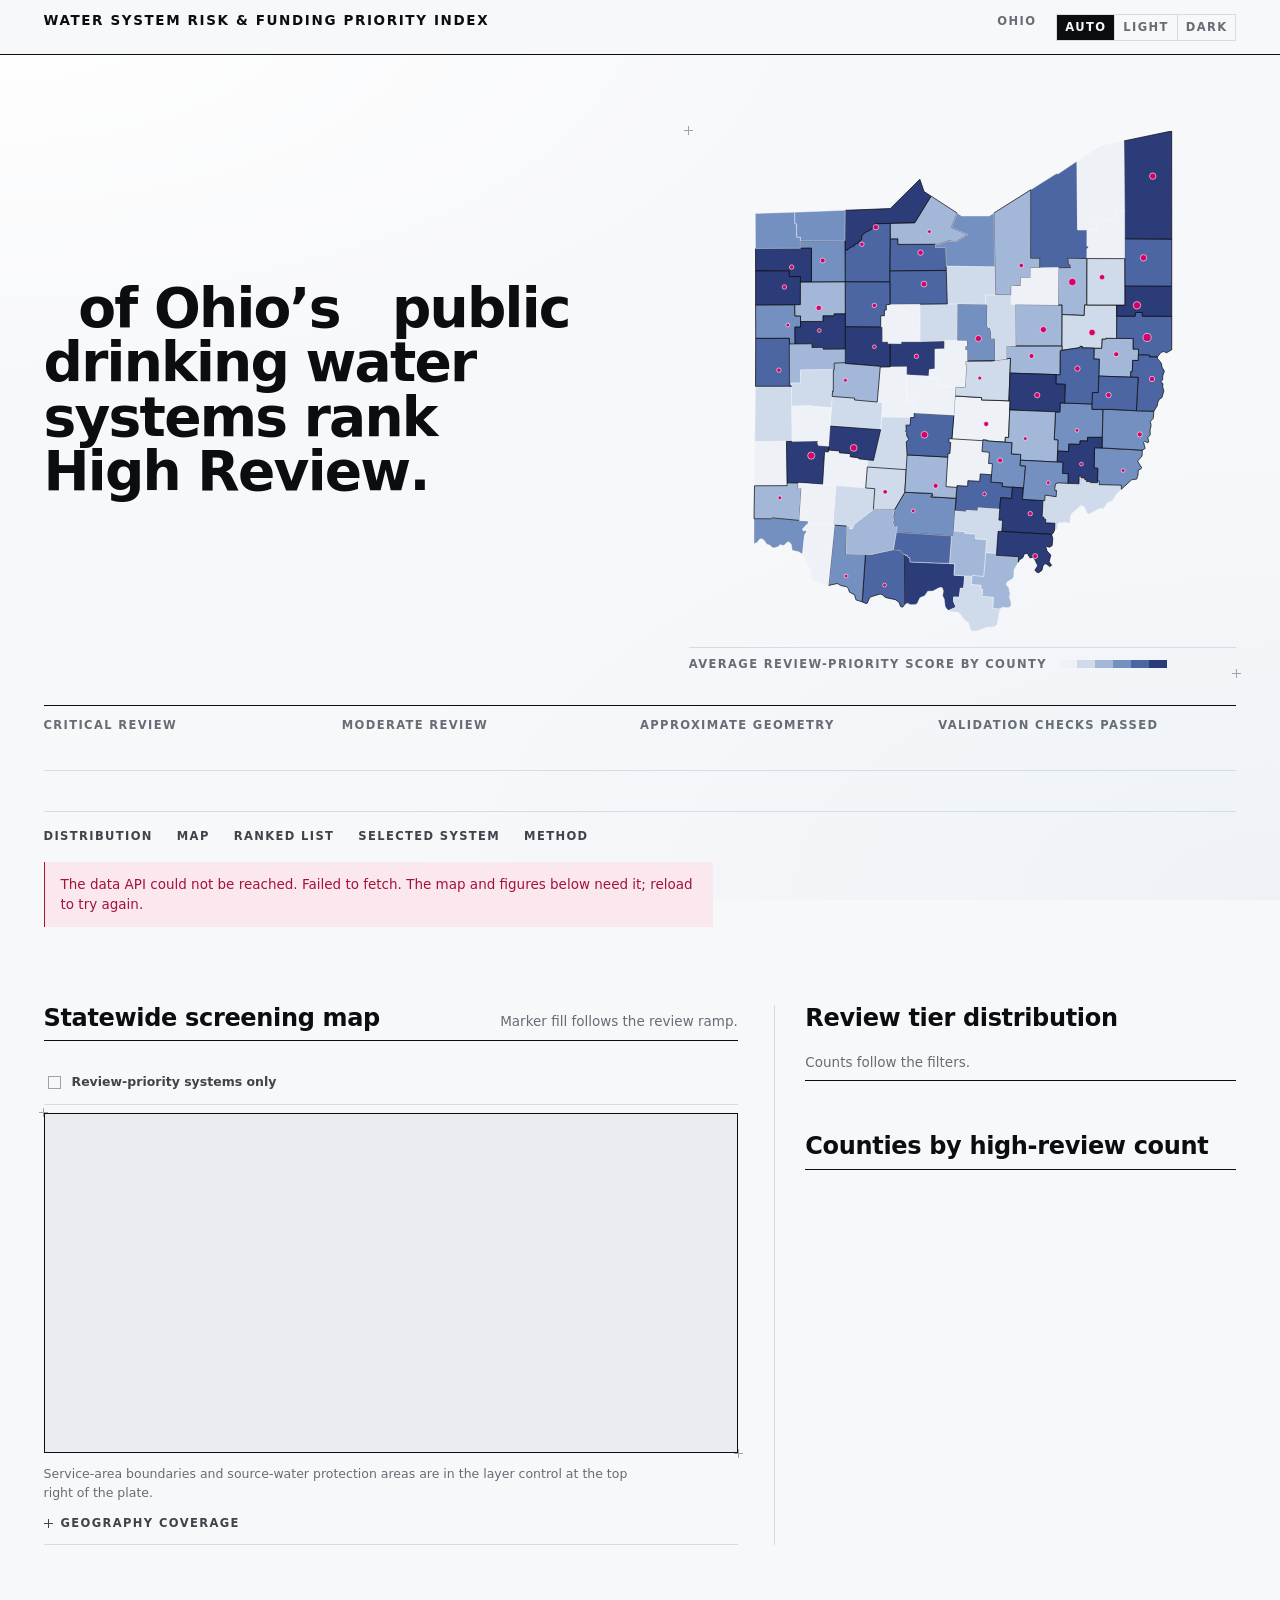
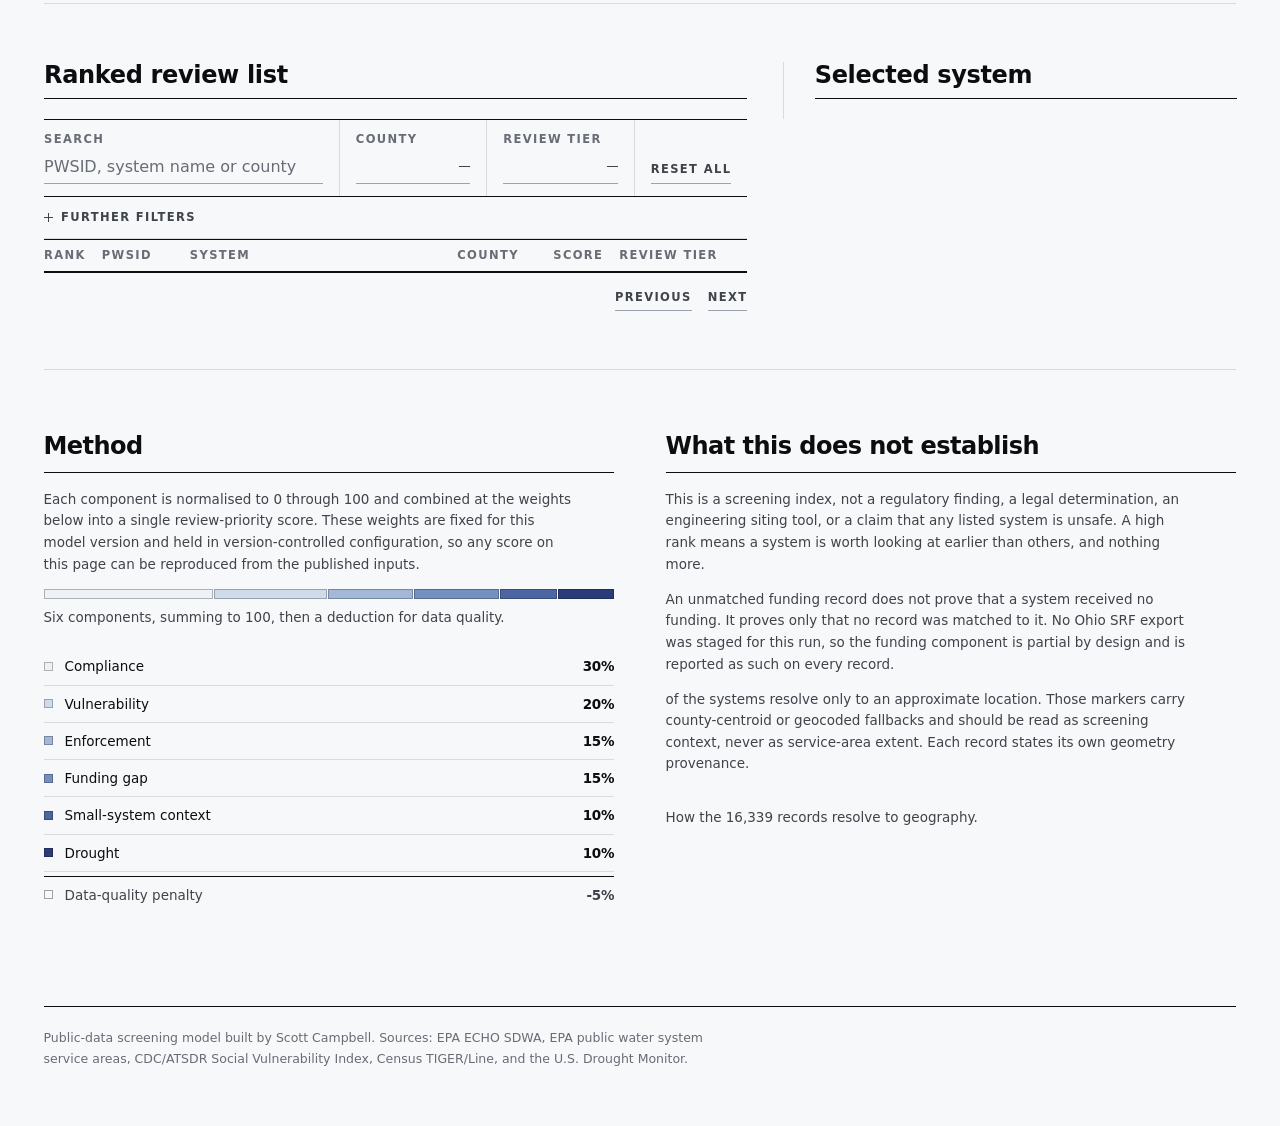
==== web/index.html @ 7a9bc8ec "style(design): rework the method and limitations notes The two headings rendered at 16.8px while eve" ====
<!doctype html>
<html lang="en">
  <head>
    <meta charset="utf-8">
    <meta name="viewport" content="width=device-width, initial-scale=1">
    <meta name="theme-color" content="#fbfbf9" media="(prefers-color-scheme: light)">
    <meta name="theme-color" content="#0e1113" media="(prefers-color-scheme: dark)">
    <meta name="description" content="An explainable public-data screening index that ranks Ohio public drinking water systems for review priority. Every score decomposes into seven weighted components.">
    <title>Water System Risk &amp; Funding Priority Index</title>
    <link rel="preconnect" href="https://water-api.scottcampbell.io" crossorigin>
    <link rel="preconnect" href="https://a.tile.openstreetmap.org">
    <link rel="icon" href="favicon.svg" type="image/svg+xml">
    <link rel="preload" href="fonts/archivo-latin-var.woff2" as="font" type="font/woff2" crossorigin>
    <link rel="stylesheet" href="vendor/leaflet/leaflet.css">
    <link rel="stylesheet" href="styles.css?v=abstract-6">
    <script src="theme.js?v=ui-1"></script>
  </head>
  <body>
    <a class="skip-link" href="#ranked-systems">Skip to the ranked list</a>

    <header class="masthead">
      <div class="masthead-inner">
        <h1 class="volume-title" translate="no">Water System Risk &amp; Funding Priority Index</h1>
        <div class="masthead-meta">
          <p class="edition" id="editionLine">Ohio</p>
          <div class="switch" id="themeControl" role="group" aria-label="Colour theme">
            <button type="button" data-theme-choice="system" aria-pressed="true">Auto</button>
            <button type="button" data-theme-choice="light" aria-pressed="false">Light</button>
            <button type="button" data-theme-choice="dark" aria-pressed="false">Dark</button>
          </div>
        </div>
      </div>
    </header>

    <main class="app app-shell" id="app">
      <div class="sheet">

        <!-- The finding, carried by the state map it describes. -->
        <section class="finding" aria-labelledby="finding-heading">
          <h2 class="sr-only" id="finding-heading">Principal finding</h2>

          <div class="hero">
            <div class="hero-text">
              <p class="finding-statement">
                <b id="metricHigh">&nbsp;</b> of Ohio&rsquo;s <b id="metricTotal">&nbsp;</b>
                public drinking water systems rank <b>High Review</b>.
              </p>
              <p class="finding-note" id="findingCluster"></p>
              <p class="finding-source" id="sourceNote"></p>
            </div>

            <figure class="hero-plate plate">
              <div id="heroMap" role="img"
                   aria-label="Map of Ohio's 88 counties shaded by average review-priority score, with counties holding high-review systems marked. Exact county figures are in the ranked county list below."></div>
              <figcaption class="hero-caption">
                <span class="hero-caption-label">Average review-priority score by county</span>
                <span class="hero-scale" id="heroScale" aria-hidden="true"></span>
                <span class="hero-readout" id="heroReadout"></span>
              </figcaption>
            </figure>
          </div>

          <dl class="ledger settles">
            <div>
              <dt>Critical review</dt>
              <dd id="metricCritical">&nbsp;</dd>
            </div>
            <div>
              <dt>Moderate review</dt>
              <dd id="ledgerModerate">&nbsp;</dd>
            </div>
            <div>
              <dt>Approximate geometry</dt>
              <dd id="ledgerApprox">&nbsp;</dd>
            </div>
            <div>
              <dt>Validation checks passed</dt>
              <dd id="metricValidation">&nbsp;</dd>
            </div>
          </dl>
        </section>

        <nav class="jump" aria-label="Sections of this volume">
          <a href="#distribution">Distribution</a>
          <a href="#screening-map">Map</a>
          <a href="#ranked-systems">Ranked list</a>
          <a href="#system-detail">Selected system</a>
          <a href="#methodology">Method</a>
        </nav>

        <section class="notice notice-error" id="errorBanner" role="alert" hidden></section>

        <!-- Survey band. Map and indexes read together instead of in sequence. -->
        <section class="section survey" id="screening-map" aria-labelledby="map-heading">
          <div class="survey-grid">

            <div class="panel">
              <div class="section-head">
                <h2 id="map-heading">Statewide screening map</h2>
                <p class="head-note">Marker fill follows the review ramp.</p>
              </div>
              <div class="map-tools">
                <label class="toggle-label">
                  <input id="showAllMarkers" type="checkbox">
                  Review-priority systems only
                </label>
                <div class="legend" id="tierLegend"></div>
              </div>
              <div id="overlayLegend" class="overlay-legend" aria-label="Map overlay legend" hidden></div>
              <div class="map-plate plate settles">
                <div id="streetMap" aria-label="Ohio public water systems, street map"></div>
              </div>
              <p class="plate-caption" id="mapSubtitle">
                Service-area boundaries and source-water protection areas are in the layer control at
                the top right of the plate.
              </p>
              <details class="disclosure">
                <summary>Geography coverage</summary>
                <div class="disclosure-body">
                  <div class="coverage settles" aria-label="Geography coverage">
                    <div><span>System-sourced service areas</span><strong id="geoVerified">&nbsp;</strong></div>
                    <div><span>Modelled service areas</span><strong id="geoModeled">&nbsp;</strong></div>
                    <div><span>Approximate locations</span><strong id="geoApproximate">&nbsp;</strong></div>
                    <div><span>Unmatched geography</span><strong id="geoUnmatched">&nbsp;</strong></div>
                    <div><span>Source-protection coverage</span><strong id="geoSourceProtection">&nbsp;</strong></div>
                  </div>
                  <p class="notice" id="useNotice" hidden></p>
                </div>
              </details>
            </div>

            <div class="panel panel-rule" id="distribution" aria-labelledby="distribution-heading">
              <div class="section-head">
                <h2 id="distribution-heading">Review tier distribution</h2>
                <p class="head-note">Counts follow the filters.</p>
              </div>
              <div class="index-chart settles" id="tierChart"></div>

              <div class="section-head section-head-stacked">
                <h2>Counties by high-review count</h2>
              </div>
              <div class="index-chart settles" id="countyChart"></div>
            </div>

          </div>
        </section>

        <!-- Instrument band. The record sits beside the list, not below it. -->
        <section class="section instrument">
          <div class="instrument-grid">

            <div class="panel panel-table" id="ranked-systems" tabindex="-1" aria-labelledby="ranked-heading">
              <div class="section-head">
                <h2 id="ranked-heading">Ranked review list</h2>
                <p class="head-note" id="tableCount" role="status"></p>
              </div>

              <div class="filters">
                <label>
                  <span>Search</span>
                  <input id="searchInput" type="search" name="q" autocomplete="off"
                     spellcheck="false" enterkeyhint="search"
                     placeholder="PWSID, system name or county">
                </label>
                <label>
                  <span>County</span>
                  <select id="countyFilter"></select>
                </label>
                <label>
                  <span>Review tier</span>
                  <select id="tierFilter"></select>
                </label>
                <div class="filters-more">
                  <button class="text-button" id="resetFilters" type="button">Reset all</button>
                </div>
              </div>

              <details class="disclosure">
                <summary>Further filters</summary>
                <div class="disclosure-body">
                  <div class="filters" style="border-bottom:0">
                    <label>
                      <span>System size</span>
                      <select id="sizeFilter"></select>
                    </label>
                    <label>
                      <span>Geometry confidence</span>
                      <select id="geographyFilter"></select>
                    </label>
                  </div>
                </div>
              </details>

              <div class="table-wrap settles">
                <table>
                  <caption class="sr-only">
                    Ohio public water systems matching the current filters, ranked by review priority.
                    Choose a system name to open its record.
                  </caption>
                  <thead>
                    <tr>
                      <th scope="col">Rank</th>
                      <th scope="col">PWSID</th>
                      <th scope="col">System</th>
                      <th scope="col">County</th>
                      <th scope="col">Score</th>
                      <th scope="col">Review tier</th>
                      <th scope="col">Leading driver</th>
                      <th scope="col">Geometry</th>
                    </tr>
                  </thead>
                  <tbody id="systemsTable"></tbody>
                </table>
              </div>

              <div class="table-foot">
                <p class="page-info" id="pageInfo"></p>
                <div class="pager">
                  <button class="text-button" id="prevPage" type="button">Previous</button>
                  <button class="text-button" id="nextPage" type="button">Next</button>
                </div>
              </div>
            </div>

            <aside class="panel panel-rule panel-record" id="system-detail" tabindex="-1"
                   aria-labelledby="detail-heading">
              <div class="section-head">
                <h2 id="detail-heading">Selected system</h2>
                <p class="head-note" id="detailSubtitle"></p>
              </div>
              <div id="systemDetail" class="record settles"></div>
            </aside>

          </div>
        </section>

        <section class="notes" id="methodology" aria-labelledby="method-heading">
          <div>
            <h2 id="method-heading">Method</h2>
            <p>
              Each component is normalised to 0 through 100 and combined at the weights below into a
              single review-priority score. These weights are fixed for this model version and held
              in version-controlled configuration, so any score on this page can be reproduced from
              the published inputs.
            </p>
            <div class="weight-bar" aria-hidden="true">
              <i style="flex:30" data-step="1"></i>
              <i style="flex:20" data-step="2"></i>
              <i style="flex:15" data-step="3"></i>
              <i style="flex:15" data-step="4"></i>
              <i style="flex:10" data-step="5"></i>
              <i style="flex:10" data-step="6"></i>
            </div>
            <p class="weight-note">Six components, summing to 100, then a deduction for data quality.</p>

            <ul class="weights">
              <li><i class="weight-key" data-step="1" aria-hidden="true"></i><span>Compliance</span> <b>30%</b></li>
              <li><i class="weight-key" data-step="2" aria-hidden="true"></i><span>Vulnerability</span> <b>20%</b></li>
              <li><i class="weight-key" data-step="3" aria-hidden="true"></i><span>Enforcement</span> <b>15%</b></li>
              <li><i class="weight-key" data-step="4" aria-hidden="true"></i><span>Funding gap</span> <b>15%</b></li>
              <li><i class="weight-key" data-step="5" aria-hidden="true"></i><span>Small-system context</span> <b>10%</b></li>
              <li><i class="weight-key" data-step="6" aria-hidden="true"></i><span>Drought</span> <b>10%</b></li>
              <li class="weight-deduction"><i class="weight-key" data-step="0" aria-hidden="true"></i><span>Data-quality penalty</span> <b>-5%</b></li>
            </ul>
          </div>
          <div>
            <h2>What this does not establish</h2>
            <p>
              This is a screening index, not a regulatory finding, a legal determination, an
              engineering siting tool, or a claim that any listed system is unsafe. A high rank means
              a system is worth looking at earlier than others, and nothing more.
            </p>
            <p>
              An unmatched funding record does not prove that a system received no funding. It proves
              only that no record was matched to it. No Ohio SRF export was staged for this run, so
              the funding component is partial by design and is reported as such on every record.
            </p>
            <p>
              <b id="noteApprox"></b> of the <b id="noteTotal"></b> systems resolve only to an
              approximate location. Those markers carry county-centroid or geocoded fallbacks and
              should be read as screening context, never as service-area extent. Each record states
              its own geometry provenance.
            </p>

            <div class="weight-bar" id="geoBar" aria-hidden="true"></div>
            <p class="weight-note">How the 16,339 records resolve to geography.</p>
            <ul class="weights" id="geoKey"></ul>
          </div>
        </section>

        <p class="colophon">
          <span>Public-data screening model built by Scott Campbell. Sources: EPA ECHO SDWA, EPA
          public water system service areas, CDC/ATSDR Social Vulnerability Index, Census
          TIGER/Line, and the U.S. Drought Monitor.</span>
        </p>
      </div>
    </main>

    <script src="vendor/leaflet/leaflet.js"></script>
    <script src="config.js"></script>
    <script src="app.js?v=abstract-6"></script>
  </body>
</html>
---- web/vendor/leaflet/leaflet.css ----
/* required styles */

.leaflet-pane,
.leaflet-tile,
.leaflet-marker-icon,
.leaflet-marker-shadow,
.leaflet-tile-container,
.leaflet-pane > svg,
.leaflet-pane > canvas,
.leaflet-zoom-box,
.leaflet-image-layer,
.leaflet-layer {
	position: absolute;
	left: 0;
	top: 0;
	}
.leaflet-container {
	overflow: hidden;
	}
.leaflet-tile,
.leaflet-marker-icon,
.leaflet-marker-shadow {
	-webkit-user-select: none;
	   -moz-user-select: none;
	        user-select: none;
	  -webkit-user-drag: none;
	}
/* Prevents IE11 from highlighting tiles in blue */
.leaflet-tile::selection {
	background: transparent;
}
/* Safari renders non-retina tile on retina better with this, but Chrome is worse */
.leaflet-safari .leaflet-tile {
	image-rendering: -webkit-optimize-contrast;
	}
/* hack that prevents hw layers "stretching" when loading new tiles */
.leaflet-safari .leaflet-tile-container {
	width: 1600px;
	height: 1600px;
	-webkit-transform-origin: 0 0;
	}
.leaflet-marker-icon,
.leaflet-marker-shadow {
	display: block;
	}
/* .leaflet-container svg: reset svg max-width decleration shipped in Joomla! (joomla.org) 3.x */
/* .leaflet-container img: map is broken in FF if you have max-width: 100% on tiles */
.leaflet-container .leaflet-overlay-pane svg {
	max-width: none !important;
	max-height: none !important;
	}
.leaflet-container .leaflet-marker-pane img,
.leaflet-container .leaflet-shadow-pane img,
.leaflet-container .leaflet-tile-pane img,
.leaflet-container img.leaflet-image-layer,
.leaflet-container .leaflet-tile {
	max-width: none !important;
	max-height: none !important;
	width: auto;
	padding: 0;
	}

.leaflet-container img.leaflet-tile {
	/* See: https://bugs.chromium.org/p/chromium/issues/detail?id=600120 */
	mix-blend-mode: plus-lighter;
}

.leaflet-container.leaflet-touch-zoom {
	-ms-touch-action: pan-x pan-y;
	touch-action: pan-x pan-y;
	}
.leaflet-container.leaflet-touch-drag {
	-ms-touch-action: pinch-zoom;
	/* Fallback for FF which doesn't support pinch-zoom */
	touch-action: none;
	touch-action: pinch-zoom;
}
.leaflet-container.leaflet-touch-drag.leaflet-touch-zoom {
	-ms-touch-action: none;
	touch-action: none;
}
.leaflet-container {
	-webkit-tap-highlight-color: transparent;
}
.leaflet-container a {
	-webkit-tap-highlight-color: rgba(51, 181, 229, 0.4);
}
.leaflet-tile {
	filter: inherit;
	visibility: hidden;
	}
.leaflet-tile-loaded {
	visibility: inherit;
	}
.leaflet-zoom-box {
	width: 0;
	height: 0;
	-moz-box-sizing: border-box;
	     box-sizing: border-box;
	z-index: 800;
	}
/* workaround for https://bugzilla.mozilla.org/show_bug.cgi?id=888319 */
.leaflet-overlay-pane svg {
	-moz-user-select: none;
	}

.leaflet-pane         { z-index: 400; }

.leaflet-tile-pane    { z-index: 200; }
.leaflet-overlay-pane { z-index: 400; }
.leaflet-shadow-pane  { z-index: 500; }
.leaflet-marker-pane  { z-index: 600; }
.leaflet-tooltip-pane   { z-index: 650; }
.leaflet-popup-pane   { z-index: 700; }

.leaflet-map-pane canvas { z-index: 100; }
.leaflet-map-pane svg    { z-index: 200; }

.leaflet-vml-shape {
	width: 1px;
	height: 1px;
	}
.lvml {
	behavior: url(#default#VML);
	display: inline-block;
	position: absolute;
	}


/* control positioning */

.leaflet-control {
	position: relative;
	z-index: 800;
	pointer-events: visiblePainted; /* IE 9-10 doesn't have auto */
	pointer-events: auto;
	}
.leaflet-top,
.leaflet-bottom {
	position: absolute;
	z-index: 1000;
	pointer-events: none;
	}
.leaflet-top {
	top: 0;
	}
.leaflet-right {
	right: 0;
	}
.leaflet-bottom {
	bottom: 0;
	}
.leaflet-left {
	left: 0;
	}
.leaflet-control {
	float: left;
	clear: both;
	}
.leaflet-right .leaflet-control {
	float: right;
	}
.leaflet-top .leaflet-control {
	margin-top: 10px;
	}
.leaflet-bottom .leaflet-control {
	margin-bottom: 10px;
	}
.leaflet-left .leaflet-control {
	margin-left: 10px;
	}
.leaflet-right .leaflet-control {
	margin-right: 10px;
	}


/* zoom and fade animations */

.leaflet-fade-anim .leaflet-popup {
	opacity: 0;
	-webkit-transition: opacity 0.2s linear;
	   -moz-transition: opacity 0.2s linear;
	        transition: opacity 0.2s linear;
	}
.leaflet-fade-anim .leaflet-map-pane .leaflet-popup {
	opacity: 1;
	}
.leaflet-zoom-animated {
	-webkit-transform-origin: 0 0;
	    -ms-transform-origin: 0 0;
	        transform-origin: 0 0;
	}
svg.leaflet-zoom-animated {
	will-change: transform;
}

.leaflet-zoom-anim .leaflet-zoom-animated {
	-webkit-transition: -webkit-transform 0.25s cubic-bezier(0,0,0.25,1);
	   -moz-transition:    -moz-transform 0.25s cubic-bezier(0,0,0.25,1);
	        transition:         transform 0.25s cubic-bezier(0,0,0.25,1);
	}
.leaflet-zoom-anim .leaflet-tile,
.leaflet-pan-anim .leaflet-tile {
	-webkit-transition: none;
	   -moz-transition: none;
	        transition: none;
	}

.leaflet-zoom-anim .leaflet-zoom-hide {
	visibility: hidden;
	}


/* cursors */

.leaflet-interactive {
	cursor: pointer;
	}
.leaflet-grab {
	cursor: -webkit-grab;
	cursor:    -moz-grab;
	cursor:         grab;
	}
.leaflet-crosshair,
.leaflet-crosshair .leaflet-interactive {
	cursor: crosshair;
	}
.leaflet-popup-pane,
.leaflet-control {
	cursor: auto;
	}
.leaflet-dragging .leaflet-grab,
.leaflet-dragging .leaflet-grab .leaflet-interactive,
.leaflet-dragging .leaflet-marker-draggable {
	cursor: move;
	cursor: -webkit-grabbing;
	cursor:    -moz-grabbing;
	cursor:         grabbing;
	}

/* marker & overlays interactivity */
.leaflet-marker-icon,
.leaflet-marker-shadow,
.leaflet-image-layer,
.leaflet-pane > svg path,
.leaflet-tile-container {
	pointer-events: none;
	}

.leaflet-marker-icon.leaflet-interactive,
.leaflet-image-layer.leaflet-interactive,
.leaflet-pane > svg path.leaflet-interactive,
svg.leaflet-image-layer.leaflet-interactive path {
	pointer-events: visiblePainted; /* IE 9-10 doesn't have auto */
	pointer-events: auto;
	}

/* visual tweaks */

.leaflet-container {
	background: #ddd;
	outline-offset: 1px;
	}
.leaflet-container a {
	color: #0078A8;
	}
.leaflet-zoom-box {
	border: 2px dotted #38f;
	background: rgba(255,255,255,0.5);
	}


/* general typography */
.leaflet-container {
	font-family: "Helvetica Neue", Arial, Helvetica, sans-serif;
	font-size: 12px;
	font-size: 0.75rem;
	line-height: 1.5;
	}


/* general toolbar styles */

.leaflet-bar {
	box-shadow: 0 1px 5px rgba(0,0,0,0.65);
	border-radius: 4px;
	}
.leaflet-bar a {
	background-color: #fff;
	border-bottom: 1px solid #ccc;
	width: 26px;
	height: 26px;
	line-height: 26px;
	display: block;
	text-align: center;
	text-decoration: none;
	color: black;
	}
.leaflet-bar a,
.leaflet-control-layers-toggle {
	background-position: 50% 50%;
	background-repeat: no-repeat;
	display: block;
	}
.leaflet-bar a:hover,
.leaflet-bar a:focus {
	background-color: #f4f4f4;
	}
.leaflet-bar a:first-child {
	border-top-left-radius: 4px;
	border-top-right-radius: 4px;
	}
.leaflet-bar a:last-child {
	border-bottom-left-radius: 4px;
	border-bottom-right-radius: 4px;
	border-bottom: none;
	}
.leaflet-bar a.leaflet-disabled {
	cursor: default;
	background-color: #f4f4f4;
	color: #bbb;
	}

.leaflet-touch .leaflet-bar a {
	width: 30px;
	height: 30px;
	line-height: 30px;
	}
.leaflet-touch .leaflet-bar a:first-child {
	border-top-left-radius: 2px;
	border-top-right-radius: 2px;
	}
.leaflet-touch .leaflet-bar a:last-child {
	border-bottom-left-radius: 2px;
	border-bottom-right-radius: 2px;
	}

/* zoom control */

.leaflet-control-zoom-in,
.leaflet-control-zoom-out {
	font: bold 18px 'Lucida Console', Monaco, monospace;
	text-indent: 1px;
	}

.leaflet-touch .leaflet-control-zoom-in, .leaflet-touch .leaflet-control-zoom-out  {
	font-size: 22px;
	}


/* layers control */

.leaflet-control-layers {
	box-shadow: 0 1px 5px rgba(0,0,0,0.4);
	background: #fff;
	border-radius: 5px;
	}
.leaflet-control-layers-toggle {
	background-image: url(images/layers.png);
	width: 36px;
	height: 36px;
	}
.leaflet-retina .leaflet-control-layers-toggle {
	background-image: url(images/layers-2x.png);
	background-size: 26px 26px;
	}
.leaflet-touch .leaflet-control-layers-toggle {
	width: 44px;
	height: 44px;
	}
.leaflet-control-layers .leaflet-control-layers-list,
.leaflet-control-layers-expanded .leaflet-control-layers-toggle {
	display: none;
	}
.leaflet-control-layers-expanded .leaflet-control-layers-list {
	display: block;
	position: relative;
	}
.leaflet-control-layers-expanded {
	padding: 6px 10px 6px 6px;
	color: #333;
	background: #fff;
	}
.leaflet-control-layers-scrollbar {
	overflow-y: scroll;
	overflow-x: hidden;
	padding-right: 5px;
	}
.leaflet-control-layers-selector {
	margin-top: 2px;
	position: relative;
	top: 1px;
	}
.leaflet-control-layers label {
	display: block;
	font-size: 13px;
	font-size: 1.08333em;
	}
.leaflet-control-layers-separator {
	height: 0;
	border-top: 1px solid #ddd;
	margin: 5px -10px 5px -6px;
	}

/* Default icon URLs */
.leaflet-default-icon-path { /* used only in path-guessing heuristic, see L.Icon.Default */
	background-image: url(images/marker-icon.png);
	}


/* attribution and scale controls */

.leaflet-container .leaflet-control-attribution {
	background: #fff;
	background: rgba(255, 255, 255, 0.8);
	margin: 0;
	}
.leaflet-control-attribution,
.leaflet-control-scale-line {
	padding: 0 5px;
	color: #333;
	line-height: 1.4;
	}
.leaflet-control-attribution a {
	text-decoration: none;
	}
.leaflet-control-attribution a:hover,
.leaflet-control-attribution a:focus {
	text-decoration: underline;
	}
.leaflet-attribution-flag {
	display: inline !important;
	vertical-align: baseline !important;
	width: 1em;
	height: 0.6669em;
	}
.leaflet-left .leaflet-control-scale {
	margin-left: 5px;
	}
.leaflet-bottom .leaflet-control-scale {
	margin-bottom: 5px;
	}
.leaflet-control-scale-line {
	border: 2px solid #777;
	border-top: none;
	line-height: 1.1;
	padding: 2px 5px 1px;
	white-space: nowrap;
	-moz-box-sizing: border-box;
	     box-sizing: border-box;
	background: rgba(255, 255, 255, 0.8);
	text-shadow: 1px 1px #fff;
	}
.leaflet-control-scale-line:not(:first-child) {
	border-top: 2px solid #777;
	border-bottom: none;
	margin-top: -2px;
	}
.leaflet-control-scale-line:not(:first-child):not(:last-child) {
	border-bottom: 2px solid #777;
	}

.leaflet-touch .leaflet-control-attribution,
.leaflet-touch .leaflet-control-layers,
.leaflet-touch .leaflet-bar {
	box-shadow: none;
	}
.leaflet-touch .leaflet-control-layers,
.leaflet-touch .leaflet-bar {
	border: 2px solid rgba(0,0,0,0.2);
	background-clip: padding-box;
	}


/* popup */

.leaflet-popup {
	position: absolute;
	text-align: center;
	margin-bottom: 20px;
	}
.leaflet-popup-content-wrapper {
	padding: 1px;
	text-align: left;
	border-radius: 12px;
	}
.leaflet-popup-content {
	margin: 13px 24px 13px 20px;
	line-height: 1.3;
	font-size: 13px;
	font-size: 1.08333em;
	min-height: 1px;
	}
.leaflet-popup-content p {
	margin: 17px 0;
	margin: 1.3em 0;
	}
.leaflet-popup-tip-container {
	width: 40px;
	height: 20px;
	position: absolute;
	left: 50%;
	margin-top: -1px;
	margin-left: -20px;
	overflow: hidden;
	pointer-events: none;
	}
.leaflet-popup-tip {
	width: 17px;
	height: 17px;
	padding: 1px;

	margin: -10px auto 0;
	pointer-events: auto;

	-webkit-transform: rotate(45deg);
	   -moz-transform: rotate(45deg);
	    -ms-transform: rotate(45deg);
	        transform: rotate(45deg);
	}
.leaflet-popup-content-wrapper,
.leaflet-popup-tip {
	background: white;
	color: #333;
	box-shadow: 0 3px 14px rgba(0,0,0,0.4);
	}
.leaflet-container a.leaflet-popup-close-button {
	position: absolute;
	top: 0;
	right: 0;
	border: none;
	text-align: center;
	width: 24px;
	height: 24px;
	font: 16px/24px Tahoma, Verdana, sans-serif;
	color: #757575;
	text-decoration: none;
	background: transparent;
	}
.leaflet-container a.leaflet-popup-close-button:hover,
.leaflet-container a.leaflet-popup-close-button:focus {
	color: #585858;
	}
.leaflet-popup-scrolled {
	overflow: auto;
	}

.leaflet-oldie .leaflet-popup-content-wrapper {
	-ms-zoom: 1;
	}
.leaflet-oldie .leaflet-popup-tip {
	width: 24px;
	margin: 0 auto;

	-ms-filter: "progid:DXImageTransform.Microsoft.Matrix(M11=0.70710678, M12=0.70710678, M21=-0.70710678, M22=0.70710678)";
	filter: progid:DXImageTransform.Microsoft.Matrix(M11=0.70710678, M12=0.70710678, M21=-0.70710678, M22=0.70710678);
	}

.leaflet-oldie .leaflet-control-zoom,
.leaflet-oldie .leaflet-control-layers,
.leaflet-oldie .leaflet-popup-content-wrapper,
.leaflet-oldie .leaflet-popup-tip {
	border: 1px solid #999;
	}


/* div icon */

.leaflet-div-icon {
	background: #fff;
	border: 1px solid #666;
	}


/* Tooltip */
/* Base styles for the element that has a tooltip */
.leaflet-tooltip {
	position: absolute;
	padding: 6px;
	background-color: #fff;
	border: 1px solid #fff;
	border-radius: 3px;
	color: #222;
	white-space: nowrap;
	-webkit-user-select: none;
	-moz-user-select: none;
	-ms-user-select: none;
	user-select: none;
	pointer-events: none;
	box-shadow: 0 1px 3px rgba(0,0,0,0.4);
	}
.leaflet-tooltip.leaflet-interactive {
	cursor: pointer;
	pointer-events: auto;
	}
.leaflet-tooltip-top:before,
.leaflet-tooltip-bottom:before,
.leaflet-tooltip-left:before,
.leaflet-tooltip-right:before {
	position: absolute;
	pointer-events: none;
	border: 6px solid transparent;
	background: transparent;
	content: "";
	}

/* Directions */

.leaflet-tooltip-bottom {
	margin-top: 6px;
}
.leaflet-tooltip-top {
	margin-top: -6px;
}
.leaflet-tooltip-bottom:before,
.leaflet-tooltip-top:before {
	left: 50%;
	margin-left: -6px;
	}
.leaflet-tooltip-top:before {
	bottom: 0;
	margin-bottom: -12px;
	border-top-color: #fff;
	}
.leaflet-tooltip-bottom:before {
	top: 0;
	margin-top: -12px;
	margin-left: -6px;
	border-bottom-color: #fff;
	}
.leaflet-tooltip-left {
	margin-left: -6px;
}
.leaflet-tooltip-right {
	margin-left: 6px;
}
.leaflet-tooltip-left:before,
.leaflet-tooltip-right:before {
	top: 50%;
	margin-top: -6px;
	}
.leaflet-tooltip-left:before {
	right: 0;
	margin-right: -12px;
	border-left-color: #fff;
	}
.leaflet-tooltip-right:before {
	left: 0;
	margin-left: -12px;
	border-right-color: #fff;
	}

/* Printing */

@media print {
	/* Prevent printers from removing background-images of controls. */
	.leaflet-control {
		-webkit-print-color-adjust: exact;
		print-color-adjust: exact;
		}
	}
---- web/styles.css ----
/* ==========================================================================
   Water System Risk & Funding Priority Index
   Visual world: a printed federal reference volume.

   Structure is carried by hairline rules, register marks and column
   discipline. There is no card, no shadow and no corner radius anywhere in
   this file. The five-step review ramp is the entire colour system; it is
   monotonic in lightness so every tier survives greyscale, and hue enters
   only at the alarm end.

   Type: Archivo variable, one family, width axis 62-125 doing the work a
   second family would otherwise do.
   ========================================================================== */

@font-face {
  font-family: "Archivo";
  font-style: normal;
  font-weight: 100 900;
  font-stretch: 62% 125%;
  font-display: swap;
  src: url("fonts/archivo-latin-var.woff2") format("woff2");
  unicode-range: U+0000-00FF, U+0131, U+0152-0153, U+02BB-02BC, U+02C6,
    U+02DA, U+02DC, U+0304, U+0308, U+0329, U+2000-206F, U+20AC, U+2122,
    U+2191, U+2193, U+2212, U+2215, U+FEFF, U+FFFD;
}

@font-face {
  font-family: "Archivo";
  font-style: normal;
  font-weight: 100 900;
  font-stretch: 62% 125%;
  font-display: swap;
  src: url("fonts/archivo-latin-ext-var.woff2") format("woff2");
  unicode-range: U+0100-02BA, U+02BD-02C5, U+02C7-02CC, U+02CE-02D7,
    U+02DD-02FF, U+0304, U+0308, U+0329, U+1D00-1DBF, U+1E00-1E9F,
    U+1EF2-1EFF, U+2020, U+20A0-20AB, U+20AD-20C0, U+2113, U+2C60-2C7F,
    U+A720-A7FF;
}

/* ------------------------------------------------------------------ tokens */

:root {
  /* Stock. Cool near-white. Deliberately on the blue side of neutral so it sits
     with the map ramp and cannot be read as cream. */
  --paper: #f7f8fa;
  --paper-tint-a: #ffffff;
  --paper-tint-b: #eef2f7;
  --field: #e9edf2;

  /* Ink is never pure black. */
  --ink: #0c0d10;
  --ink-2: #3f434a;
  --ink-3: #676c75;

  --rule: #d7dce3;
  --rule-strong: #9ba3ae;

  /* The review ramp drives the map, the legend and the index bars. Ordinality
     is NOT carried here: the tier mark's notch count carries it, in ink, so the
     ranking survives greyscale and colour-blindness on its own. That frees the
     ramp to be a real signal rather than a set of muted steps. */
  --tier-lower: #c6d4e4;
  --tier-monitor: #93aacb;
  --tier-moderate: #5c76a3;
  --tier-high: #d6006b;
  --tier-critical: #7a0039;

  --flag-ink: #a4123a;
  --flag-field: #fbe8ee;

  /* Map overlay palette. These paint polygons and their legend swatches, so
     they belong to the colour system rather than to app.js. */
  --ov-verified: #14746f;
  --ov-modeled: #6b3fa0;
  --ov-groundwater: #1d4ed8;
  --ov-inner-zone: #6b21a8;
  --ov-surface: #15803d;
  --ov-county: #8a8f88;
  --ov-fallback: #5a5f58;
  --ov-swatch-edge: rgba(12, 12, 11, 0.28);

  /* Choropleth ramp: pure neutral, low score to high. Score reads as ink
     density, the way the rest of the sheet works. No warm cast, because
     cream-to-clay is the documented AI-default family. */
  --c1: #eef2f7;
  --c2: #cfdbeb;
  --c3: #a3b8d8;
  --c4: #7490c0;
  --c5: #4c65a3;
  --c6: #2c3c78;

  /* The one saturated colour on the page. Reserved for high-review marks and
     the alarm end of the review ramp; never used decoratively. */
  --signal: #d6006b;


  /* ---- Type scale. Seven text steps plus four heading roles; nothing
         renders between them. ------------------------------------------- */
  --t-micro: 11.5px;    /* column heads, running labels */
  --t-caption: 12.5px;  /* captions, source notes */
  --t-dense: 13.5px;    /* table rows, evidence rows */
  --t-body: 15px;       /* body copy */
  --t-control: 16px;    /* form controls; the iOS zoom floor, do not lower */
  --t-lead: 17px;       /* fact values */
  --t-figure: 19px;     /* ledger figures */

  --t-h3: clamp(1.25rem, 2.4vw, 1.75rem);
  --t-h2: clamp(1.15rem, 2vw, 1.5rem);
  --t-display: clamp(2.3rem, 4.3vw, 3.9rem);

  /* ---- Weight, width and tracking. The width axis does real work here, so
         it gets a scale rather than ad hoc percentages. ------------------ */
  --w-medium: 540;
  --w-semi: 640;
  --w-bold: 720;
  --w-heading: 770;
  --w-display: 830;

  --wd-condensed: 80%;
  --wd-narrow: 94%;
  --wd-wide: 108%;
  --wd-display: 116%;

  --ls-label: 0.12em;
  --ls-code: 0.02em;
  --ls-tight: -0.014em;
  --ls-tighter: -0.022em;
  --ls-display: -0.032em;

  /* ---- Spacing. Base 4, widening as it grows. -------------------------- */
  --s-1: 4px;
  --s-2: 8px;
  --s-3: 12px;
  --s-4: 16px;
  --s-5: 20px;
  --s-6: 24px;
  --s-7: 32px;
  --s-8: 44px;
  --s-9: 60px;
  --s-10: 80px;

  --map-tile-filter: grayscale(1) contrast(0.82) brightness(1.08);
  --hair: 1px;

  color-scheme: light;
}

@media (prefers-color-scheme: dark) {
  :root:not([data-theme="light"]) {
    --paper: #0e1113;
    --paper-tint-a: #141a1f;
    --paper-tint-b: #0c1116;
    --field: #1a1f21;

    --ink: #e7ebf1;
    --ink-2: #a4abb5;
    --ink-3: #79808a;

    --rule: #262c34;
    --rule-strong: #464e59;

    /* On dark stock the ramp climbs into light rather than into ink. */
    --tier-lower: #29354a;
    --tier-monitor: #3f5878;
    --tier-moderate: #6484ae;
    --tier-high: #ff3d93;
    --tier-critical: #ff9ecb;

    --flag-ink: #ff9ab5;
    --flag-field: #2b1220;

    --c1: #161b23;
    --c2: #1f2c44;
    --c3: #2d4368;
    --c4: #40608f;
    --c5: #5f83b8;
    --c6: #91b3dd;

    --signal: #ff3d93;

    --ov-verified: #4fd1c5;
    --ov-modeled: #b98cff;
    --ov-groundwater: #7aa7ff;
    --ov-inner-zone: #c79bff;
    --ov-surface: #6ee7a0;
    --ov-county: #6d736c;
    --ov-fallback: #9aa097;
    --ov-swatch-edge: rgba(236, 234, 227, 0.34);

    --map-tile-filter: invert(0.93) hue-rotate(178deg) brightness(0.9)
      contrast(0.9) saturate(0.65);

    color-scheme: dark;
  }
}

:root[data-theme="dark"] {
  --paper: #0e1113;
  --paper-tint-a: #141a1f;
  --paper-tint-b: #0c1116;
  --field: #1a1f21;

  --ink: #e7ebf1;
  --ink-2: #a4abb5;
  --ink-3: #79808a;

  --rule: #262c34;
  --rule-strong: #464e59;

  --tier-lower: #29354a;
  --tier-monitor: #3f5878;
  --tier-moderate: #6484ae;
  --tier-high: #ff3d93;
  --tier-critical: #ff9ecb;

  --flag-ink: #ff9ab5;
  --flag-field: #2b1220;

  --c1: #161b23;
  --c2: #1f2c44;
  --c3: #2d4368;
  --c4: #40608f;
  --c5: #5f83b8;
  --c6: #91b3dd;

  --signal: #ff3d93;

  --ov-verified: #4fd1c5;
  --ov-modeled: #b98cff;
  --ov-groundwater: #7aa7ff;
  --ov-inner-zone: #c79bff;
  --ov-surface: #6ee7a0;
  --ov-county: #6d736c;
  --ov-fallback: #9aa097;
  --ov-swatch-edge: rgba(236, 234, 227, 0.34);

  --map-tile-filter: invert(0.93) hue-rotate(178deg) brightness(0.9)
    contrast(0.9) saturate(0.65);

  color-scheme: dark;
}

/* --------------------------------------------------------------- baseline */

*,
*::before,
*::after {
  box-sizing: border-box;
  border-radius: 0;
}

/* An author-origin display value beats the UA sheet's [hidden]{display:none},
   so every element toggled by the hidden attribute needs this reset. Without it
   #overlayLegend laid out on every load as an empty ruled row. */
[hidden] {
  display: none !important;
}

html {
  -webkit-text-size-adjust: 100%;
  scrollbar-color: var(--rule-strong) var(--paper);
}

/* Jump targets clear the sticky masthead instead of sliding under it. */
.section[id],
.finding[id],
[id^="ranked"],
[id^="system-"],
[id^="screening"],
[id^="distribution"],
[id^="methodology"] {
  scroll-margin-top: calc(var(--sticky-header-height, 56px) + 20px);
}

body {
  margin: 0;
  touch-action: manipulation;
  -webkit-tap-highlight-color: color-mix(in srgb, var(--ink) 12%, transparent);
  background-color: var(--paper);
  /* The stock drift. Fixed so it belongs to the sheet, not to the scroll. */
  background-image:
    radial-gradient(120% 80% at 0% 0%, var(--paper-tint-a) 0%, transparent 55%),
    radial-gradient(120% 90% at 100% 100%, var(--paper-tint-b) 0%, transparent 60%);
  background-attachment: fixed;
  color: var(--ink);
  font-family: "Archivo", ui-sans-serif, system-ui, "Segoe UI", sans-serif;
  font-size: var(--t-body);
  font-variant-numeric: tabular-nums lining-nums;
  font-feature-settings: "tnum" 1, "lnum" 1;
  line-height: 1.5;
  -webkit-font-smoothing: antialiased;
  text-rendering: optimizeLegibility;
}

/* Browser surfaces belong to the design, not to the browser. */
::selection {
  background: var(--ink);
  color: var(--paper);
}

::-webkit-scrollbar {
  width: 12px;
  height: 12px;
}

::-webkit-scrollbar-track {
  background: var(--paper);
}

::-webkit-scrollbar-thumb {
  background: var(--rule-strong);
  border: 3px solid var(--paper);
}

::-webkit-scrollbar-thumb:hover {
  background: var(--ink-3);
}

button,
input,
select,
textarea {
  font: inherit;
  font-variant-numeric: inherit;
  color: inherit;
  caret-color: var(--ink);
}

a {
  color: var(--ink);
  text-decoration-thickness: 1px;
  text-underline-offset: 3px;
  text-decoration-color: var(--rule-strong);
}

a:hover {
  text-decoration-color: var(--ink);
}

:focus-visible {
  outline: 2px solid var(--ink);
  outline-offset: 2px;
}

/* These two panels take focus programmatically when a system is selected, so a
   keyboard user keeps their place. A full ring around a whole panel reads as a
   card, which this system does not have; the same left bar the selected table
   row uses carries it instead. */
/* A short mark at the panel's top-left corner. A full-height inset bar on a
   750px panel reads as a layout error, and an outline would draw the box this
   system does not have. */
#system-detail:focus-visible,
#ranked-systems:focus-visible {
  outline: none;
  background-image: linear-gradient(var(--ink) 0 0);
  background-repeat: no-repeat;
  background-size: 3px 40px;
  background-position: left top;
}

h1,
h2,
h3,
h4,
p,
ul,
ol {
  margin-top: 0;
}

/* Column labels, running heads and record codes: condensed tracked caps from
   the width axis. This is the reference volume's small voice. */
.label,
thead th,
.filters > label > span,
.metric-label,
.ledger dt,
.fact > span,
.evidence-row > span,
.bar-row > span,
.component-row > span {
  font-size: var(--t-micro);
  font-stretch: var(--wd-condensed);
  font-weight: var(--w-semi);
  letter-spacing: var(--ls-label);
  text-transform: uppercase;
  color: var(--ink-3);
  line-height: 1.3;
}

.code {
  font-stretch: var(--wd-condensed);
  font-weight: var(--w-medium);
  letter-spacing: var(--ls-code);
}

.sr-only {
  position: absolute;
  width: 1px;
  height: 1px;
  padding: 0;
  margin: -1px;
  overflow: hidden;
  clip: rect(0, 0, 0, 0);
  white-space: nowrap;
  border: 0;
}

.skip-link {
  position: absolute;
  left: -9999px;
  top: 0;
  z-index: 900;
  background: var(--ink);
  color: var(--paper);
  padding: var(--s-3) var(--s-4);
  font-stretch: var(--wd-condensed);
  font-weight: var(--w-semi);
  letter-spacing: var(--ls-label);
  text-transform: uppercase;
  font-size: var(--t-micro);
  text-decoration: none;
}

.skip-link:focus {
  left: 0;
}

/* ------------------------------------------------------------------ sheet */

.sheet {
  max-width: 1320px;
  margin: 0 auto;
  padding: 0 clamp(16px, 3.4vw, 44px);
}

/* Register marks. Crosshairs sit at the corners of a plate the way they sit
   at the corners of a printed plate: they mark where the sheet is squared. */
.plate {
  position: relative;
}

.plate::before,
.plate::after {
  content: "";
  position: absolute;
  width: 9px;
  height: 9px;
  pointer-events: none;
  background:
    linear-gradient(var(--rule-strong) 0 0) center/100% 1px no-repeat,
    linear-gradient(var(--rule-strong) 0 0) center/1px 100% no-repeat;
}

.plate::before {
  top: -5px;
  left: -5px;
}

.plate::after {
  bottom: -5px;
  right: -5px;
}

/* ---------------------------------------------------------------- masthead */

.masthead {
  position: sticky;
  top: 0;
  z-index: 600;
  background-color: var(--paper);
  border-bottom: var(--hair) solid var(--ink);
}

.masthead-inner {
  max-width: 1320px;
  margin: 0 auto;
  padding: 12px max(clamp(16px, 3.4vw, 44px), env(safe-area-inset-right))
    12px max(clamp(16px, 3.4vw, 44px), env(safe-area-inset-left));
  display: flex;
  align-items: baseline;
  justify-content: space-between;
  gap: var(--s-6);
}

.volume-title {
  margin: 0;
  font-size: var(--t-dense);
  font-stretch: var(--wd-condensed);
  font-weight: var(--w-bold);
  letter-spacing: var(--ls-label);
  text-transform: uppercase;
  line-height: 1.2;
}

.masthead-meta {
  display: flex;
  align-items: center;
  gap: var(--s-5);
  flex-shrink: 0;
}

.edition {
  font-size: var(--t-micro);
  font-stretch: var(--wd-condensed);
  font-weight: var(--w-semi);
  letter-spacing: var(--ls-label);
  text-transform: uppercase;
  color: var(--ink-3);
  white-space: nowrap;
}

/* Theme control and reset are demoted furniture: text, ruled, quiet. */
.switch {
  display: flex;
  border: var(--hair) solid var(--rule);
}

.switch button {
  appearance: none;
  background: transparent;
  border: 0;
  border-left: var(--hair) solid var(--rule);
  padding: var(--s-1) var(--s-2);
  font-size: var(--t-micro);
  font-stretch: var(--wd-condensed);
  font-weight: var(--w-semi);
  letter-spacing: var(--ls-label);
  text-transform: uppercase;
  color: var(--ink-3);
  cursor: pointer;
}

.switch button:first-child {
  border-left: 0;
}

.switch button[aria-pressed="true"] {
  background: var(--ink);
  color: var(--paper);
}

.switch button:hover:not([aria-pressed="true"]) {
  color: var(--ink);
  background: var(--field);
}

.text-button {
  appearance: none;
  background: transparent;
  border: 0;
  border-bottom: var(--hair) solid var(--rule-strong);
  padding: var(--s-1) 0;
  font-size: var(--t-micro);
  font-stretch: var(--wd-condensed);
  font-weight: var(--w-semi);
  letter-spacing: var(--ls-label);
  text-transform: uppercase;
  color: var(--ink-2);
  cursor: pointer;
}

.text-button:hover {
  color: var(--ink);
  border-bottom-color: var(--ink);
}

.text-button:disabled {
  color: var(--ink-3);
  opacity: 0.65;
  border-bottom-color: var(--rule);
  cursor: not-allowed;
}

/* ---------------------------------------------------------------- finding */

.finding {
  padding: clamp(38px, 6vw, 76px) 0 clamp(26px, 3.4vw, 40px);
  border-bottom: var(--hair) solid var(--rule);
}

.hero {
  display: grid;
  grid-template-columns: minmax(0, 1.08fr) minmax(0, 1fr);
  gap: clamp(28px, 4.2vw, 60px);
  align-items: center;
}

.hero-text {
  min-width: 0;
}

.hero-plate {
  margin: 0;
  min-width: 0;
}

#heroMap svg {
  display: block;
  width: 100%;
  height: min(56vh, 500px);
}

.county {
  stroke: var(--paper);
  stroke-width: 0.6;
  stroke-linejoin: round;
  transition: fill 0.18s linear;
}

.county-mark {
  fill: var(--signal);
  stroke: var(--paper);
  stroke-width: 0.9;
  pointer-events: none;
}

.hero-plate:hover .county:not(.is-hot) {
  fill-opacity: 0.55;
}

.county.is-hot {
  stroke: var(--ink);
  stroke-width: 1.1;
}

.hero-caption {
  display: flex;
  align-items: center;
  gap: var(--s-3);
  flex-wrap: wrap;
  margin-top: var(--s-4);
  padding-top: var(--s-2);
  border-top: var(--hair) solid var(--rule);
}

.hero-caption-label {
  font-size: var(--t-micro);
  font-stretch: var(--wd-condensed);
  font-weight: var(--w-semi);
  letter-spacing: var(--ls-label);
  text-transform: uppercase;
  color: var(--ink-3);
}

.hero-scale {
  display: inline-grid;
  grid-template-columns: repeat(6, 18px);
  height: 8px;
}

.hero-scale i {
  display: block;
  height: 8px;
}

.hero-readout {
  margin-left: auto;
  font-size: var(--t-caption);
  font-weight: var(--w-semi);
  color: var(--ink-2);
  min-height: 1.2em;
  text-align: right;
}

/* The opening has a hard capacity: the finding, and nothing competing. */
.finding-statement {
  margin: 0;
  max-width: 22ch;
  font-size: var(--t-display);
  font-stretch: var(--wd-wide);
  font-weight: var(--w-display);
  line-height: 0.99;
  letter-spacing: var(--ls-display);
  text-wrap: balance;
}

.finding-statement b {
  font-weight: var(--w-display);
  font-stretch: var(--wd-display);
}

.finding-statement .quiet {
  color: var(--ink-3);
  font-weight: var(--w-semi);
  font-stretch: var(--wd-narrow);
}

.finding-note {
  margin: var(--s-6) 0 0;
  max-width: 62ch;
  font-size: var(--t-control);
  line-height: 1.55;
  color: var(--ink-2);
}

.finding-source {
  margin: var(--s-5) 0 0;
  max-width: 78ch;
  font-size: var(--t-caption);
  font-stretch: var(--wd-narrow);
  font-weight: var(--w-medium);
  color: var(--ink-3);
  line-height: 1.6;
}

/* The counted ledger: not tiles, a ruled index of the run. */
.ledger {
  display: grid;
  grid-template-columns: repeat(auto-fit, minmax(148px, 1fr));
  gap: 0;
  margin: var(--s-7) 0 0;
  border-top: var(--hair) solid var(--ink);
}

.ledger > div {
  padding: var(--s-3) var(--s-4) var(--s-3) 0;
  border-bottom: var(--hair) solid var(--rule);
}

.ledger dt {
  margin: 0 0 var(--s-1);
}

.ledger dd {
  margin: 0;
  font-size: var(--t-figure);
  font-stretch: var(--wd-narrow);
  font-weight: var(--w-bold);
  letter-spacing: var(--ls-tight);
  line-height: 1.1;
}

/* ---------------------------------------------------------------- section */

.section {
  padding: clamp(34px, 4.6vw, 58px) 0;
  border-bottom: var(--hair) solid var(--rule);
}

.section-head {
  display: flex;
  align-items: baseline;
  justify-content: space-between;
  gap: var(--s-5);
  flex-wrap: wrap;
  margin-bottom: var(--s-5);
  padding-bottom: var(--s-2);
  border-bottom: var(--hair) solid var(--ink);
}

.section-head h2 {
  margin: 0;
  text-wrap: balance;
  font-size: var(--t-h2);
  font-stretch: var(--wd-condensed);
  font-weight: var(--w-heading);
  letter-spacing: var(--ls-tight);
  line-height: 1.15;
}

.section-head .head-note {
  margin: 0;
  font-size: var(--t-dense);
  color: var(--ink-3);
  max-width: 46ch;
}

/* ------------------------------------------------------------------ bands */

/* Two asymmetric bands rather than a single stacked column. Columns are
   separated by a rule and whitespace; nothing here becomes a box. */
.survey-grid,
.instrument-grid {
  display: grid;
  grid-template-columns: minmax(0, 1.5fr) minmax(0, 1fr);
  gap: clamp(22px, 2.8vw, 44px);
  align-items: start;
}

/* The survey band stretches so the map grows to meet the index column instead
   of leaving a void beneath it. */
.survey-grid {
  align-items: stretch;
}

.survey-grid > .panel {
  display: flex;
  flex-direction: column;
}

.survey-grid .map-plate {
  flex: 1 1 auto;
  min-height: 340px;
}

.instrument-grid {
  grid-template-columns: minmax(0, 1.55fr) minmax(0, 1fr);
}

.panel {
  min-width: 0;
}

/* The column rule is the divider, in the same hairline as everything else. */
.panel-rule {
  border-left: var(--hair) solid var(--rule);
  padding-left: clamp(20px, 2.4vw, 38px);
}

.section-head-stacked {
  margin-top: var(--s-7);
}

/* The record follows the list instead of sitting a screen below it. */
.panel-table {
  container-type: inline-size;
}

/* Eight columns do not fit beside the record panel. Rather than let every cell
   wrap to three lines, the two columns the record already repeats are dropped
   until the panel is wide enough to carry them. */
@container (max-width: 860px) {
  table :is(th, td):nth-child(7),
  table :is(th, td):nth-child(8) {
    display: none;
  }
}

table :is(th, td) {
  white-space: nowrap;
}

tbody td:nth-child(3) {
  max-width: 24ch;
}


.panel-record {
  position: sticky;
  top: calc(var(--sticky-header-height, 56px) + 18px);
  max-height: calc(100vh - var(--sticky-header-height, 56px) - 36px);
  overflow: auto;
  overscroll-behavior: contain;
  container-type: inline-size;
}

/* ---------------------------------------------------------------- filters */

.filters {
  display: grid;
  grid-template-columns: minmax(0, 2fr) repeat(2, minmax(0, 1fr)) auto;
  gap: 0;
  border-top: var(--hair) solid var(--ink);
  border-bottom: var(--hair) solid var(--ink);
}

.filters > label,
.filters > .filters-more {
  display: flex;
  flex-direction: column;
  gap: var(--s-1);
  padding: var(--s-3) var(--s-4) var(--s-3);
  border-left: var(--hair) solid var(--rule);
  min-width: 0;
}

.filters > label:first-child {
  border-left: 0;
  padding-left: 0;
}

.filters input[type="search"],
.filters select {
  appearance: none;
  width: 100%;
  background: transparent;
  border: 0;
  border-bottom: var(--hair) solid var(--rule-strong);
  padding: var(--s-1) 0 var(--s-1);
  font-size: var(--t-control);
  font-stretch: var(--wd-narrow);
  font-weight: var(--w-medium);
  color: var(--ink);
  cursor: pointer;
}

.filters input[type="search"] {
  cursor: text;
}

.filters input[type="search"]::placeholder {
  color: var(--ink-3);
  font-weight: var(--w-medium);
}

.filters select {
  /* A drawn caret, not a browser one. Two hairlines, same weight as the rules. */
  background-image:
    linear-gradient(var(--ink-2) 0 0),
    linear-gradient(var(--ink-2) 0 0);
  background-size: 7px 1px, 7px 1px;
  background-repeat: no-repeat;
  background-position:
    right 4px center,
    right 0 center;
  padding-right: var(--s-4);
}

.filters input:focus,
.filters select:focus {
  border-bottom-color: var(--ink);
  border-bottom-width: 2px;
  padding-bottom: var(--s-1);
}

.filters input:focus:not(:focus-visible),
.filters select:focus:not(:focus-visible) {
  outline: 0;
}

/* A native select's own popup takes system colours unless it is told otherwise. */
.filters select option {
  background-color: var(--paper);
  color: var(--ink);
}

.filters-more {
  justify-content: flex-end;
}

/* ------------------------------------------------------------ disclosures */

details.disclosure {
  border-bottom: var(--hair) solid var(--rule);
}

details.disclosure > summary {
  list-style: none;
  cursor: pointer;
  padding: var(--s-3) 0;
  display: flex;
  align-items: center;
  gap: var(--s-2);
  font-size: var(--t-micro);
  font-stretch: var(--wd-condensed);
  font-weight: var(--w-semi);
  letter-spacing: var(--ls-label);
  text-transform: uppercase;
  color: var(--ink-2);
}

details.disclosure > summary::-webkit-details-marker {
  display: none;
}

/* A drawn plus that becomes a minus. No glyph, no emoji. */
details.disclosure > summary::before {
  content: "";
  width: 9px;
  height: 9px;
  flex: 0 0 auto;
  background:
    linear-gradient(var(--ink-2) 0 0) center/100% 1px no-repeat,
    linear-gradient(var(--ink-2) 0 0) center/1px 100% no-repeat;
}

details.disclosure[open] > summary::before {
  background: linear-gradient(var(--ink-2) 0 0) center/100% 1px no-repeat;
}

details.disclosure > summary:hover {
  color: var(--ink);
}

.disclosure-body {
  padding: var(--s-1) 0 var(--s-5);
}

/* -------------------------------------------------------------- coverage */

.coverage {
  display: grid;
  grid-template-columns: repeat(auto-fit, minmax(160px, 1fr));
  border-top: var(--hair) solid var(--rule);
}

.coverage > div {
  padding: var(--s-3) var(--s-4) var(--s-3) 0;
  border-bottom: var(--hair) solid var(--rule);
}

.coverage span {
  display: block;
  margin-bottom: var(--s-1);
}

.coverage strong {
  font-size: var(--t-lead);
  font-stretch: var(--wd-narrow);
  font-weight: var(--w-bold);
  letter-spacing: var(--ls-tight);
}

/* --------------------------------------------------------------- notices */

.notice {
  padding: var(--s-3) var(--s-4);
  border-left: var(--hair) solid var(--rule-strong);
  background: var(--field);
  font-size: var(--t-dense);
  color: var(--ink-2);
  max-width: 78ch;
}

.notice-error {
  border-left-color: var(--flag-ink);
  background: var(--flag-field);
  color: var(--flag-ink);
  margin-bottom: var(--s-5);
}

/* ------------------------------------------------------------- tier marks */

/* State is a mark, not a hue. Five notches, filled to the tier's step, so the
   ranking survives greyscale, colour-blindness and a black-and-white print. */
.tier-mark {
  display: inline-flex;
  align-items: center;
  gap: var(--s-2);
  white-space: nowrap;
  font-size: var(--t-caption);
  font-stretch: var(--wd-condensed);
  font-weight: var(--w-semi);
  letter-spacing: var(--ls-code);
  color: var(--ink);
}

.tier-ramp {
  display: inline-grid;
  grid-template-columns: repeat(5, 5px);
  gap: var(--s-1);
  flex: 0 0 auto;
}

.tier-ramp i {
  display: block;
  height: 11px;
  background: transparent;
  box-shadow: inset 0 0 0 1px var(--rule-strong);
}

/* Filled in ink, never in the ramp colour: the count is the encoding, so it
   holds at full contrast in both themes and in black and white. */
.tier-ramp i.on {
  background: var(--ink);
  box-shadow: none;
}

[data-tier="lower-priority"] {
  --tier-color: var(--tier-lower);
}
[data-tier="monitor"] {
  --tier-color: var(--tier-monitor);
}
[data-tier="moderate-review"] {
  --tier-color: var(--tier-moderate);
}
[data-tier="high-review"] {
  --tier-color: var(--tier-high);
}
[data-tier="critical-review"] {
  --tier-color: var(--tier-critical);
}

/* --------------------------------------------------------------- indexes */

/* Ranked rule chart: label, bar, figure. No filled track, no rounded ends. */
.index-chart {
  display: grid;
  gap: 0;
}

.bar-row,
.component-row {
  display: grid;
  grid-template-columns: minmax(96px, 168px) 1fr auto;
  align-items: center;
  gap: var(--s-4);
  padding: var(--s-2) 0;
  border-bottom: var(--hair) solid var(--rule);
}

.bar-row > span,
.component-row > span {
  overflow: hidden;
  text-overflow: ellipsis;
  white-space: nowrap;
  color: var(--ink-2);
}

.bar-track {
  position: relative;
  height: 6px;
  min-width: 0;
  /* The baseline is a hairline, not a filled tub. */
  background: linear-gradient(var(--rule) 0 0) left bottom/100% 1px no-repeat;
}

.bar-fill {
  position: absolute;
  left: 0;
  bottom: 0;
  height: 6px;
  background: var(--ink);
}

.bar-value {
  font-size: var(--t-dense);
  font-stretch: var(--wd-narrow);
  font-weight: var(--w-bold);
  letter-spacing: var(--ls-tight);
  min-width: 5ch;
  text-align: right;
}

.chart-empty {
  padding: var(--s-4) 0;
  color: var(--ink-3);
  font-size: var(--t-dense);
}

/* ------------------------------------------------------------------- map */

.map-plate {
  margin-top: var(--s-2);
}

#streetMap {
  height: 100%;
  min-height: 340px;
  border: var(--hair) solid var(--ink);
  background: var(--field);
}

.leaflet-container {
  font-family: inherit;
  background: var(--field);
}

.leaflet-tile-pane {
  filter: var(--map-tile-filter);
}

.leaflet-bar,
.leaflet-control-layers,
.leaflet-popup-content-wrapper,
.leaflet-popup-tip {
  border: var(--hair) solid var(--ink) !important;
  border-radius: 0 !important;
  box-shadow: none !important;
  background: var(--paper) !important;
  color: var(--ink) !important;
}

.leaflet-bar a,
.leaflet-bar a:link,
.leaflet-bar a:visited {
  background: var(--paper);
  color: var(--ink);
  border-bottom: var(--hair) solid var(--rule);
}

.leaflet-bar a:hover,
.leaflet-bar a:focus {
  background: var(--field);
  color: var(--ink);
}

/* Leaflet ships #bbb on #f4f4f4 for the disabled zoom button, which fails
   contrast in both themes and ignores the sheet entirely. */
.leaflet-bar a.leaflet-disabled {
  background: var(--field);
  color: var(--ink-3);
}

.leaflet-control-layers-toggle {
  filter: var(--map-tile-filter);
}

.leaflet-control-attribution {
  background: var(--paper) !important;
  color: var(--ink-3) !important;
  border-top: var(--hair) solid var(--rule);
  border-left: var(--hair) solid var(--rule);
  font-size: var(--t-micro) !important;
}

.leaflet-control-attribution a {
  color: var(--ink-2) !important;
}

.leaflet-popup-content {
  margin: var(--s-3) var(--s-4);
  font-size: var(--t-dense);
  line-height: 1.5;
}

.map-tools {
  display: flex;
  align-items: center;
  justify-content: space-between;
  gap: var(--s-5);
  flex-wrap: wrap;
  padding: var(--s-3) 0;
  border-bottom: var(--hair) solid var(--rule);
}

.toggle-label {
  display: inline-flex;
  align-items: center;
  gap: var(--s-2);
  cursor: pointer;
  font-size: var(--t-caption);
  font-stretch: var(--wd-condensed);
  font-weight: var(--w-semi);
  color: var(--ink-2);
}

.toggle-label input[type="checkbox"] {
  appearance: none;
  width: 13px;
  height: 13px;
  border: var(--hair) solid var(--rule-strong);
  background: transparent;
  cursor: pointer;
  flex: 0 0 auto;
}

.toggle-label input[type="checkbox"]:checked {
  background: var(--ink);
  box-shadow: inset 0 0 0 2px var(--paper);
  border-color: var(--ink);
}

.legend {
  display: flex;
  flex-wrap: wrap;
  gap: var(--s-1) var(--s-4);
}

.legend-item {
  display: inline-flex;
  align-items: center;
  gap: var(--s-2);
  font-size: var(--t-micro);
  font-stretch: var(--wd-condensed);
  font-weight: var(--w-semi);
  color: var(--ink-2);
}

.legend-item .dot,
.legend-item .swatch {
  width: 9px;
  height: 9px;
  flex: 0 0 auto;
  box-shadow: inset 0 0 0 1px var(--ov-swatch-edge);
}

.overlay-legend {
  display: flex;
  flex-wrap: wrap;
  gap: var(--s-2) var(--s-7);
  padding: var(--s-3) 0;
  border-bottom: var(--hair) solid var(--rule);
}

.overlay-legend-group {
  display: flex;
  flex-wrap: wrap;
  align-items: center;
  gap: var(--s-2) var(--s-4);
}

.overlay-legend-title {
  font-size: var(--t-micro);
  font-stretch: var(--wd-condensed);
  font-weight: var(--w-semi);
  letter-spacing: var(--ls-label);
  text-transform: uppercase;
  color: var(--ink-3);
}

.plate-caption {
  margin: var(--s-3) 0 0;
  font-size: var(--t-caption);
  color: var(--ink-3);
  max-width: 76ch;
}

/* ----------------------------------------------------------------- table */

.table-wrap {
  overflow: auto;
  max-height: min(62vh, 560px);
  /* content-visibility: auto was tried here and removed: the scroller is already
     bounded, so skipping paint bought nothing and left the rows blank on first
     render. Plain containment gives the reflow isolation without that cost. */
  contain: layout paint;
  overscroll-behavior: contain;
  border-top: var(--hair) solid var(--ink);
  border-bottom: var(--hair) solid var(--ink);
}

table {
  width: 100%;
  border-collapse: collapse;
  font-size: var(--t-dense);
}

thead th {
  position: sticky;
  top: 0;
  z-index: 2;
  background: var(--paper);
  text-align: left;
  padding: var(--s-2) var(--s-4) var(--s-2) 0;
  border-bottom: var(--hair) solid var(--ink);
  white-space: nowrap;
}

tbody td {
  padding: var(--s-2) var(--s-4) var(--s-2) 0;
  border-bottom: var(--hair) solid var(--rule);
  vertical-align: baseline;
}

tbody tr:hover td {
  background: var(--field);
}

tbody tr.selected td {
  background: var(--field);
}

/* One bar on the row, not one per cell. The old rule put an inset shadow on
   every td, which drew a black line at every column boundary. */
tbody tr.selected td:first-child {
  box-shadow: inset 3px 0 0 var(--ink);
}

td.num {
  font-weight: var(--w-bold);
  letter-spacing: var(--ls-tight);
}

td.rank {
  color: var(--ink-2);
  font-weight: var(--w-semi);
}



/* Coarse pointers get real targets. Fine pointers keep the dense reading. */
@media (pointer: coarse) {
  .text-button,
  .jump a,
  .switch button,
  details.disclosure > summary {
    min-height: 44px;
    display: inline-flex;
    align-items: center;
  }

  .toggle-label {
    min-height: 44px;
  }

  .toggle-label input[type="checkbox"] {
    width: 20px;
    height: 20px;
  }

  .leaflet-bar a {
    width: 40px;
    height: 40px;
    line-height: 40px;
  }
}

.system-link {
  appearance: none;
  display: block;
  width: 100%;
  background: transparent;
  border: 0;
  text-align: left;
  font: inherit;
  font-weight: var(--w-semi);
  font-variant-numeric: inherit;
  color: var(--ink);
  cursor: pointer;
  overflow: hidden;
  text-overflow: ellipsis;
  white-space: nowrap;
  /* Padding plus a matching negative margin grows the hit area to the full row
     without changing row height. */
  padding: var(--s-3) 0;
  margin: calc(var(--s-3) * -1) 0;
  text-decoration: underline;
  text-decoration-color: transparent;
  text-underline-offset: 3px;
  transition: text-decoration-color 0.12s linear;
}

.system-link:hover,
.system-link:focus-visible {
  text-decoration-color: var(--ink);
}

/* Column widths. Rank and score are narrow and numeric; the system name gets
   whatever is left rather than being truncated while Rank holds empty space. */
thead th:nth-child(1) { width: 4ch; }
thead th:nth-child(2) { width: 11ch; }
thead th:nth-child(4) { width: 12ch; }
thead th:nth-child(5) { width: 7ch; }
thead th:nth-child(6) { width: 16ch; }

td.rank,
td.num,
th:nth-child(1),
th:nth-child(5) {
  text-align: right;
  padding-right: var(--s-4);
}

.table-status td {
  padding: var(--s-5) 0;
  color: var(--ink-3);
}

.table-foot {
  display: flex;
  align-items: center;
  justify-content: space-between;
  gap: var(--s-5);
  flex-wrap: wrap;
  padding: var(--s-3) 0 0;
}

.pager {
  display: flex;
  align-items: center;
  gap: var(--s-4);
}

.page-info {
  font-size: var(--t-micro);
  font-stretch: var(--wd-condensed);
  font-weight: var(--w-semi);
  letter-spacing: var(--ls-label);
  text-transform: uppercase;
  color: var(--ink-3);
}

/* ---------------------------------------------------------------- record */

.record {
  display: grid;
  grid-template-columns: minmax(0, 1fr);
  gap: 0;
}

.detail-title {
  display: flex;
  align-items: flex-start;
  justify-content: space-between;
  gap: var(--s-5);
  flex-wrap: wrap;
  padding-bottom: var(--s-4);
  border-bottom: var(--hair) solid var(--ink);
}

.detail-title h3 {
  margin: 0 0 var(--s-1);
  font-size: var(--t-h3);
  font-stretch: var(--wd-narrow);
  font-weight: var(--w-heading);
  letter-spacing: var(--ls-tighter);
  line-height: 1.1;
}

.detail-title p {
  margin: 0;
  font-size: var(--t-caption);
  color: var(--ink-3);
}

.fact-grid {
  display: grid;
  grid-template-columns: repeat(auto-fit, minmax(132px, 1fr));
}

.fact {
  padding: var(--s-3) var(--s-4) var(--s-3) 0;
  border-bottom: var(--hair) solid var(--rule);
}

.fact > span {
  display: block;
  margin-bottom: var(--s-1);
  min-height: 2.6em;
}

.fact > strong {
  font-size: var(--t-lead);
  font-stretch: var(--wd-narrow);
  font-weight: var(--w-bold);
  letter-spacing: var(--ls-tight);
}

/* The trace: a component's contribution is drawn against its own weight, so
   a score can be read back to what produced it. */
.component-grid {
  margin-top: var(--s-6);
  border-top: var(--hair) solid var(--ink);
}

.component-row .bar-fill {
  background: var(--ink-3);
}

.component-weight {
  font-size: var(--t-micro);
  font-stretch: var(--wd-condensed);
  font-weight: var(--w-semi);
  letter-spacing: var(--ls-label);
  color: var(--ink-3);
}

.evidence {
  margin-top: var(--s-6);
  border-top: var(--hair) solid var(--ink);
}

.evidence h4 {
  margin: var(--s-3) 0 var(--s-2);
  font-size: var(--t-micro);
  font-stretch: var(--wd-condensed);
  font-weight: var(--w-semi);
  letter-spacing: var(--ls-label);
  text-transform: uppercase;
  color: var(--ink-3);
}

.evidence-row {
  display: grid;
  grid-template-columns: minmax(120px, 190px) 1fr;
  gap: var(--s-4);
  padding: var(--s-2) 0;
  border-bottom: var(--hair) solid var(--rule);
  font-size: var(--t-dense);
}

.evidence-row > strong {
  font-weight: var(--w-semi);
}

.evidence-note {
  margin: var(--s-3) 0 0;
  font-size: var(--t-caption);
  color: var(--ink-3);
  max-width: 72ch;
}

.explanation {
  margin: var(--s-5) 0 0;
  max-width: 68ch;
  font-size: var(--t-body);
  line-height: 1.6;
}

.funding-note {
  margin: var(--s-3) 0 0;
  max-width: 68ch;
  font-size: var(--t-caption);
  color: var(--ink-3);
}

/* The fact grid answers to the panel's own width, not the viewport's. This has
   to sit after .fact-grid and .evidence-row: the specificity is equal, so a
   container query placed above them is simply overridden by source order. */
@container (max-width: 380px) {
  .fact-grid {
    grid-template-columns: repeat(2, minmax(0, 1fr));
  }

  .evidence-row {
    grid-template-columns: 1fr;
    gap: var(--s-1);
  }
}

/* Emitted by app.js for map popups and secondary popup text. Without these the
   popup h3 fell back to the browser's ~21px bold inside 13px popup body. */
.map-popup h3 {
  margin: 0 0 var(--s-2);
  font-size: var(--t-dense);
  font-stretch: var(--wd-narrow);
  font-weight: var(--w-bold);
  letter-spacing: var(--ls-tight);
  line-height: 1.2;
}

.map-popup p {
  margin: 0 0 var(--s-1);
  font-size: var(--t-caption);
  line-height: 1.45;
}

.muted {
  color: var(--ink-3);
}

/* ------------------------------------------------------------------ notes */

.notes {
  display: grid;
  grid-template-columns: repeat(auto-fit, minmax(280px, 1fr));
  gap: clamp(24px, 4vw, 56px);
  padding: clamp(34px, 4.6vw, 58px) 0 clamp(48px, 6vw, 80px);
}

.notes h2 {
  margin: 0 0 var(--s-4);
  padding-bottom: var(--s-2);
  border-bottom: var(--hair) solid var(--ink);
  font-size: var(--t-h2);
  font-stretch: var(--wd-narrow);
  font-weight: var(--w-heading);
  letter-spacing: var(--ls-tighter);
  text-wrap: balance;
}

.notes p {
  max-width: 62ch;
  font-size: var(--t-dense);
  line-height: 1.6;
  color: var(--ink-2);
}

.weight-bar {
  display: flex;
  height: 10px;
  margin: 0 0 var(--s-2);
  gap: 1px;
}

.weight-bar i {
  display: block;
  min-width: 2px;
  box-shadow: inset 0 0 0 1px var(--ov-swatch-edge);
}

.weight-note {
  margin: 0 0 var(--s-5);
  font-size: var(--t-caption);
  color: var(--ink-3);
}

.weight-key {
  width: 9px;
  height: 9px;
  flex: 0 0 auto;
  box-shadow: inset 0 0 0 1px var(--ov-swatch-edge);
}

[data-step="1"] { background: var(--c1); }
[data-step="2"] { background: var(--c2); }
[data-step="3"] { background: var(--c3); }
[data-step="4"] { background: var(--c4); }
[data-step="5"] { background: var(--c5); }
[data-step="6"] { background: var(--c6); }
[data-step="0"] { background: transparent; box-shadow: inset 0 0 0 1px var(--rule-strong); }

.weights {
  list-style: none;
  margin: 0 0 var(--s-4);
  padding: 0;
}

.weights li {
  display: flex;
  align-items: center;
  gap: var(--s-3);
  padding: var(--s-2) 0;
  border-bottom: var(--hair) solid var(--rule);
  font-size: var(--t-dense);
}

.weights li > span {
  flex: 1 1 auto;
}

.weights li > b {
  font-variant-numeric: tabular-nums;
}

/* The penalty is a deduction, not a share of the hundred. */
.weights li.weight-deduction {
  border-bottom: 0;
  border-top: var(--hair) solid var(--ink);
  margin-top: var(--s-1);
  color: var(--ink-2);
}

.weights li b {
  font-weight: var(--w-bold);
  letter-spacing: var(--ls-tight);
}


/* ------------------------------------------------------------------ links */

.jump {
  display: flex;
  flex-wrap: wrap;
  gap: 0 var(--s-6);
  padding: var(--s-3) 0;
}

.jump a {
  font-size: var(--t-micro);
  font-stretch: var(--wd-condensed);
  font-weight: var(--w-semi);
  letter-spacing: var(--ls-label);
  text-transform: uppercase;
  color: var(--ink-2);
  text-decoration: none;
  border-bottom: var(--hair) solid transparent;
  padding: var(--s-1) 0;
}

.jump a:hover {
  color: var(--ink);
  border-bottom-color: var(--ink);
}

@media (prefers-reduced-motion: no-preference) {
  .county {
    animation: county-in 0.5s cubic-bezier(0.16, 1, 0.3, 1) backwards;
    animation-delay: calc(var(--i, 0) * 7ms);
  }

  @keyframes county-in {
    from { opacity: 0; transform: translateY(6px); }
    to   { opacity: 1; transform: translateY(0); }
  }
}

/* ----------------------------------------------------------------- states */

/* One authored moment: a filter change settles the whole field at once, so a
   single control visibly propagates across map, indexes, table and record. */
.app[data-updating="true"] .settles {
  opacity: 0.45;
  transition: opacity 0.09s linear;
}

.settles {
  opacity: 1;
  transition: opacity 0.34s cubic-bezier(0.16, 1, 0.3, 1);
}

.colophon {
  border-top: var(--hair) solid var(--ink);
  padding: var(--s-5) 0 var(--s-8);
  font-size: var(--t-caption);
  font-stretch: var(--wd-narrow);
  font-weight: var(--w-medium);
  color: var(--ink-3);
  line-height: 1.7;
}

.colophon > span {
  display: block;
  max-width: 88ch;
}

/* ------------------------------------------------------------ responsive */

@media (max-width: 1080px) {
  .survey-grid {
    grid-template-columns: minmax(0, 1fr);
    gap: var(--s-7);
  }

  .panel-rule {
    border-left: 0;
    border-top: var(--hair) solid var(--rule);
    padding-left: 0;
    padding-top: var(--s-7);
  }

  .panel-record {
    position: static;
    max-height: none;
    overflow: visible;
  }

  .survey-grid {
    align-items: start;
  }

  .survey-grid .map-plate {
    flex: 0 0 auto;
  }

  #streetMap {
    height: clamp(340px, 52vh, 520px);
  }
}

/* The table sheds two columns under 860px of panel width, so the list and the
   record still sit side by side here. Collapsing both bands at 1080 handed
   every tablet and small laptop the single stacked column. */
@media (max-width: 900px) {
  .instrument-grid {
    grid-template-columns: minmax(0, 1fr);
    gap: var(--s-7);
  }

  .hero {
    grid-template-columns: minmax(0, 1fr);
    gap: var(--s-6);
  }

  .filters {
    grid-template-columns: minmax(0, 1fr) minmax(0, 1fr);
  }

  .filters > label,
  .filters > .filters-more {
    border-left: 0;
    border-bottom: var(--hair) solid var(--rule);
    padding-left: 0;
    padding-right: var(--s-4);
  }

  .filters > label:nth-child(1) {
    grid-column: 1 / -1;
  }

  .evidence-row {
    grid-template-columns: 1fr;
    gap: var(--s-1);
  }

  .bar-row,
  .component-row {
    grid-template-columns: minmax(84px, 128px) 1fr auto;
    gap: var(--s-3);
  }
}

@media (max-width: 640px) {
  body {
    font-size: var(--t-body);
  }

  .masthead-inner {
    flex-wrap: wrap;
    gap: var(--s-3) var(--s-4);
  }

  .volume-title {
    font-size: var(--t-caption);
    flex: 1 1 100%;
  }

  .masthead-meta {
    flex: 1 1 100%;
    justify-content: space-between;
    gap: var(--s-3);
  }

  .edition {
    font-size: var(--t-micro);
    white-space: normal;
  }

  .finding-statement {
    max-width: none;
    font-size: clamp(2.1rem, 10.4vw, 3rem);
  }

  .hero-readout {
    margin-left: 0;
    text-align: left;
    width: 100%;
  }

  .ledger {
    grid-template-columns: repeat(2, minmax(0, 1fr));
  }

  .ledger > div {
    padding-right: var(--s-3);
  }

  #streetMap {
    height: 62vh;
  }

  .plate::before,
  .plate::after {
    display: none;
  }
}

@media (prefers-reduced-motion: reduce) {
  *,
  *::before,
  *::after {
    animation-duration: 0.001ms !important;
    animation-iteration-count: 1 !important;
    transition-duration: 0.001ms !important;
    scroll-behavior: auto !important;
  }
}

@media print {
  /* Re-declare the light tokens. Descendants all name --ink / --ink-2 / --ink-3
     directly, so a body colour never reaches them; without this, printing while
     the dark theme is active puts near-white text on white paper. */
  :root,
  :root[data-theme="dark"] {
    --paper: #ffffff;
    --paper-tint-a: #ffffff;
    --paper-tint-b: #ffffff;
    --field: #f2f2ef;
    --ink: #111111;
    --ink-2: #3a3c40;
    --ink-3: #5c5f65;
    --rule: #ccd0d6;
    --rule-strong: #939aa4;
    --map-tile-filter: grayscale(1) contrast(0.82) brightness(1.08);
    color-scheme: light;
  }

  .masthead,
  .switch,
  .text-button,
  .jump,
  .map-tools,
  .pager {
    display: none;
  }

  body {
    background: #ffffff;
    background-image: none;
    color: #111111;
  }

  /* Scrollers must not clip their content onto one page. */
  .table-wrap,
  .panel-record {
    max-height: none;
    overflow: visible;
    position: static;
  }
}
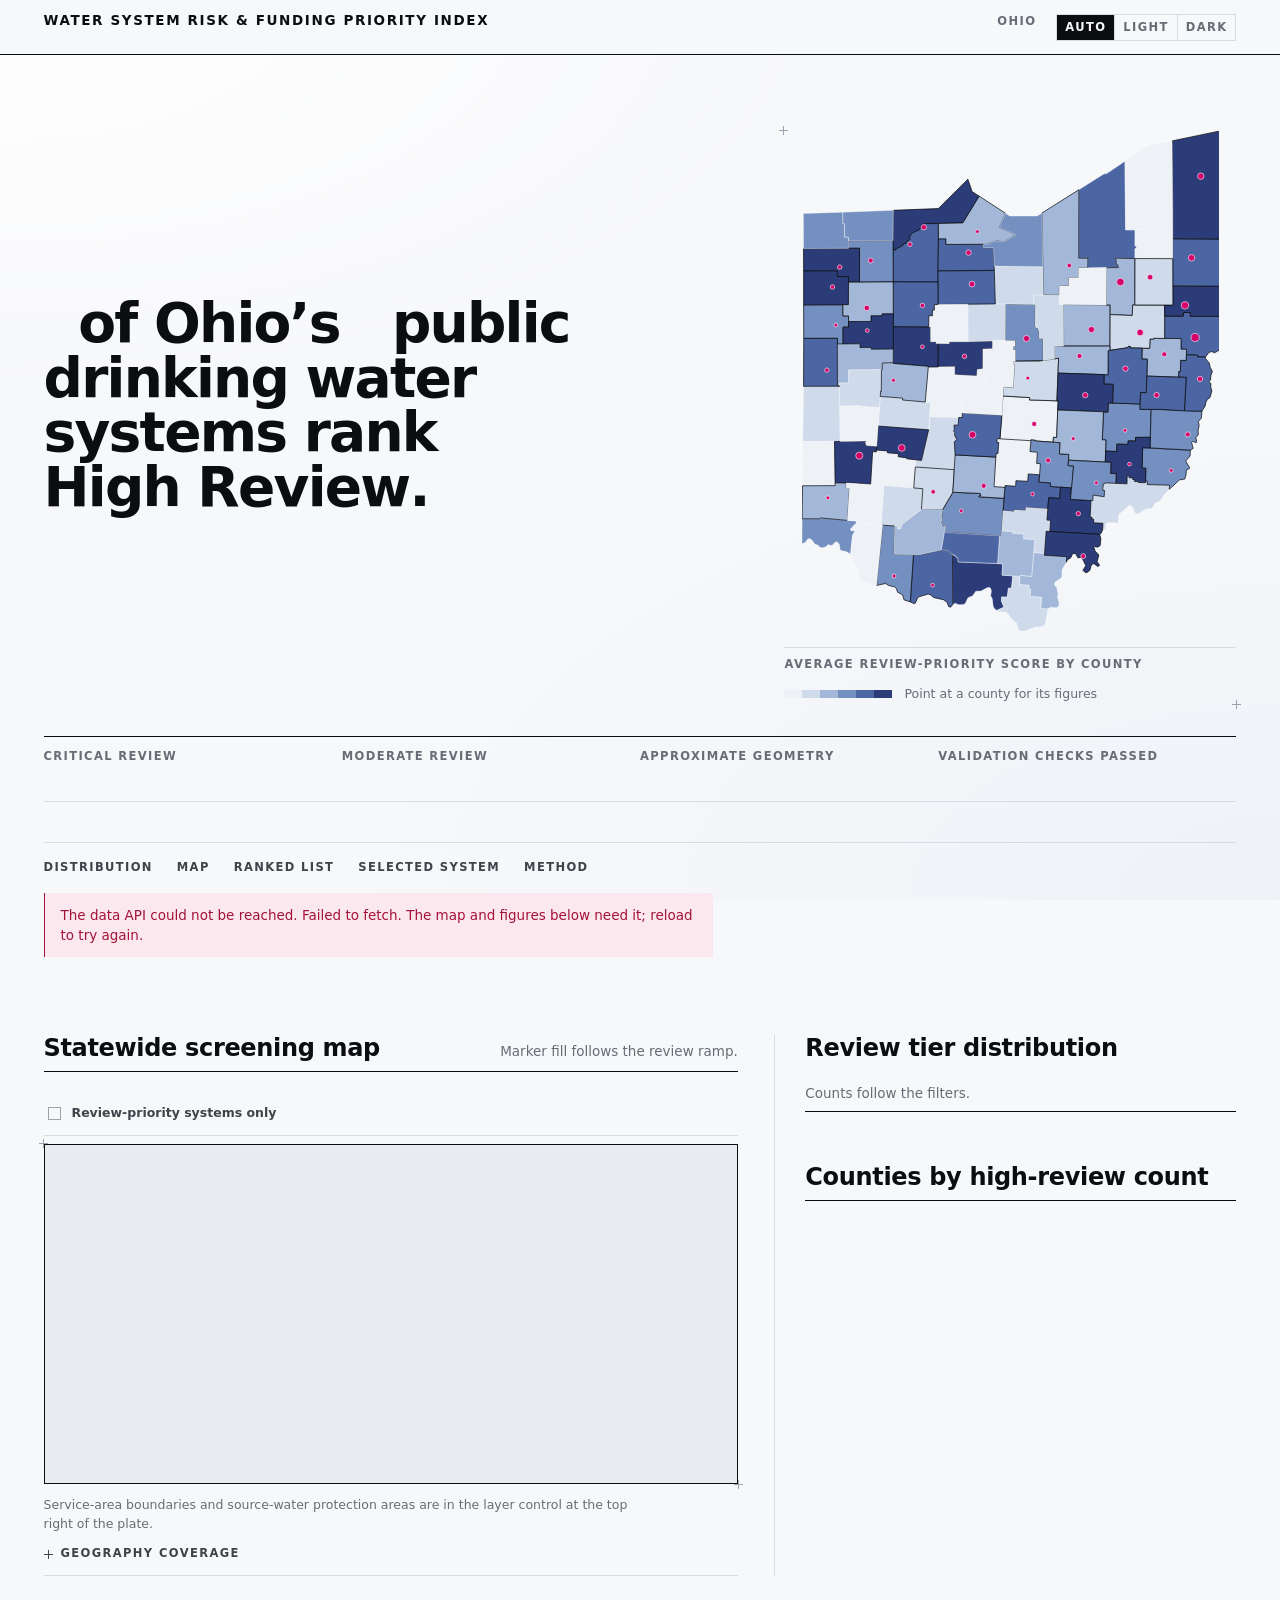
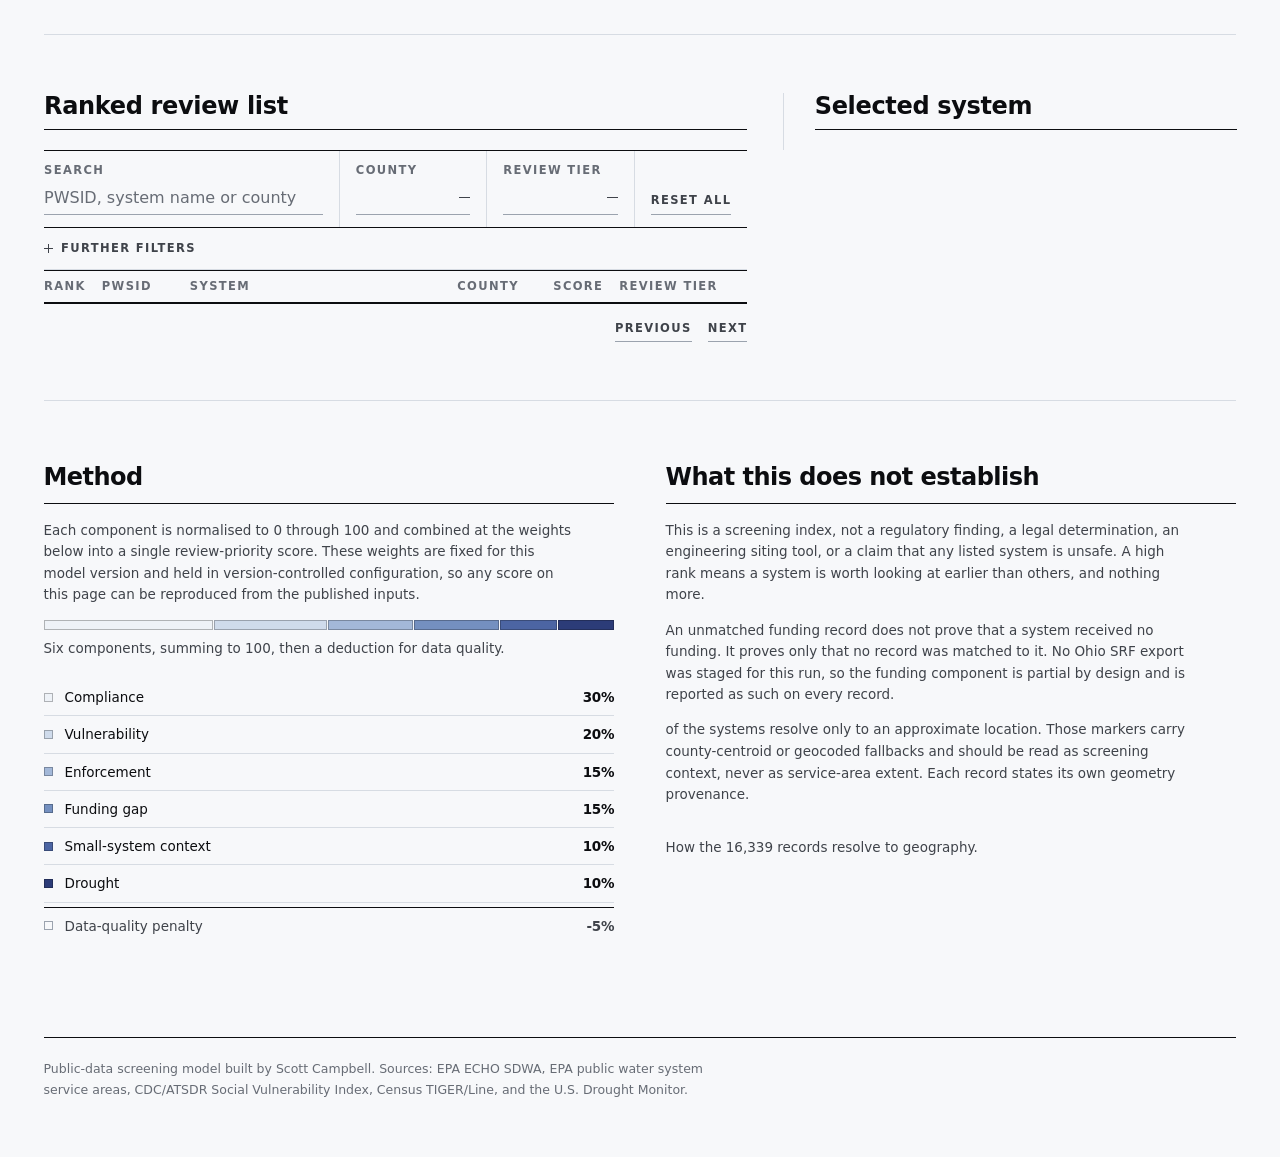
==== commit 880878f6: "style(design): rework the masthead and hero The hero plate was a fixed 563px box holding a portrait " ====
--- a/web/index.html
+++ b/web/index.html
@@ -12,7 +12,7 @@
     <link rel="icon" href="favicon.svg" type="image/svg+xml">
     <link rel="preload" href="fonts/archivo-latin-var.woff2" as="font" type="font/woff2" crossorigin>
     <link rel="stylesheet" href="vendor/leaflet/leaflet.css">
-    <link rel="stylesheet" href="styles.css?v=abstract-6">
+    <link rel="stylesheet" href="styles.css?v=abstract-7">
     <script src="theme.js?v=ui-1"></script>
   </head>
   <body>
@@ -55,7 +55,7 @@
               <figcaption class="hero-caption">
                 <span class="hero-caption-label">Average review-priority score by county</span>
                 <span class="hero-scale" id="heroScale" aria-hidden="true"></span>
-                <span class="hero-readout" id="heroReadout"></span>
+                <span class="hero-readout" id="heroReadout" role="status" aria-live="polite"></span>
               </figcaption>
             </figure>
           </div>
@@ -298,6 +298,6 @@
 
     <script src="vendor/leaflet/leaflet.js"></script>
     <script src="config.js"></script>
-    <script src="app.js?v=abstract-6"></script>
+    <script src="app.js?v=abstract-7"></script>
   </body>
 </html>
--- a/web/styles.css
+++ b/web/styles.css
@@ -581,7 +581,10 @@
 
 .hero {
   display: grid;
-  grid-template-columns: minmax(0, 1.08fr) minmax(0, 1fr);
+  /* The map column is sized to the artwork (620:742 at a 500px cap is 418px
+     wide) so the plate hugs it instead of framing empty gutters. The text takes
+     what that releases. */
+  grid-template-columns: minmax(0, 1fr) minmax(300px, 452px);
   gap: clamp(28px, 4.2vw, 60px);
   align-items: center;
 }
@@ -597,8 +600,10 @@
 
 #heroMap svg {
   display: block;
-  width: 100%;
   height: min(56vh, 500px);
+  width: auto;
+  max-width: 100%;
+  margin-inline: auto;
 }
 
 .county {
@@ -655,18 +660,28 @@
 }
 
 .hero-readout {
-  margin-left: auto;
+  grid-column: 1 / -1;
   font-size: var(--t-caption);
   font-weight: var(--w-semi);
   color: var(--ink-2);
-  min-height: 1.2em;
-  text-align: right;
+  min-height: 1.3em;
+}
+
+.hero-readout:empty::before {
+  content: "Point at a county for its figures";
+  font-weight: var(--w-medium);
+  color: var(--ink-3);
+}
+
+@media (hover: none) {
+  .hero-readout:empty::before {
+    content: "County figures are listed below";
+  }
 }
 
 /* The opening has a hard capacity: the finding, and nothing competing. */
 .finding-statement {
   margin: 0;
-  max-width: 22ch;
   font-size: var(--t-display);
   font-stretch: var(--wd-wide);
   font-weight: var(--w-display);
@@ -1812,6 +1827,12 @@
     align-items: start;
   }
 
+  #heroMap svg {
+    height: auto;
+    width: 100%;
+    max-height: 62vh;
+  }
+
   .survey-grid .map-plate {
     flex: 0 0 auto;
   }
@@ -1895,8 +1916,6 @@
   }
 
   .hero-readout {
-    margin-left: 0;
-    text-align: left;
     width: 100%;
   }
 
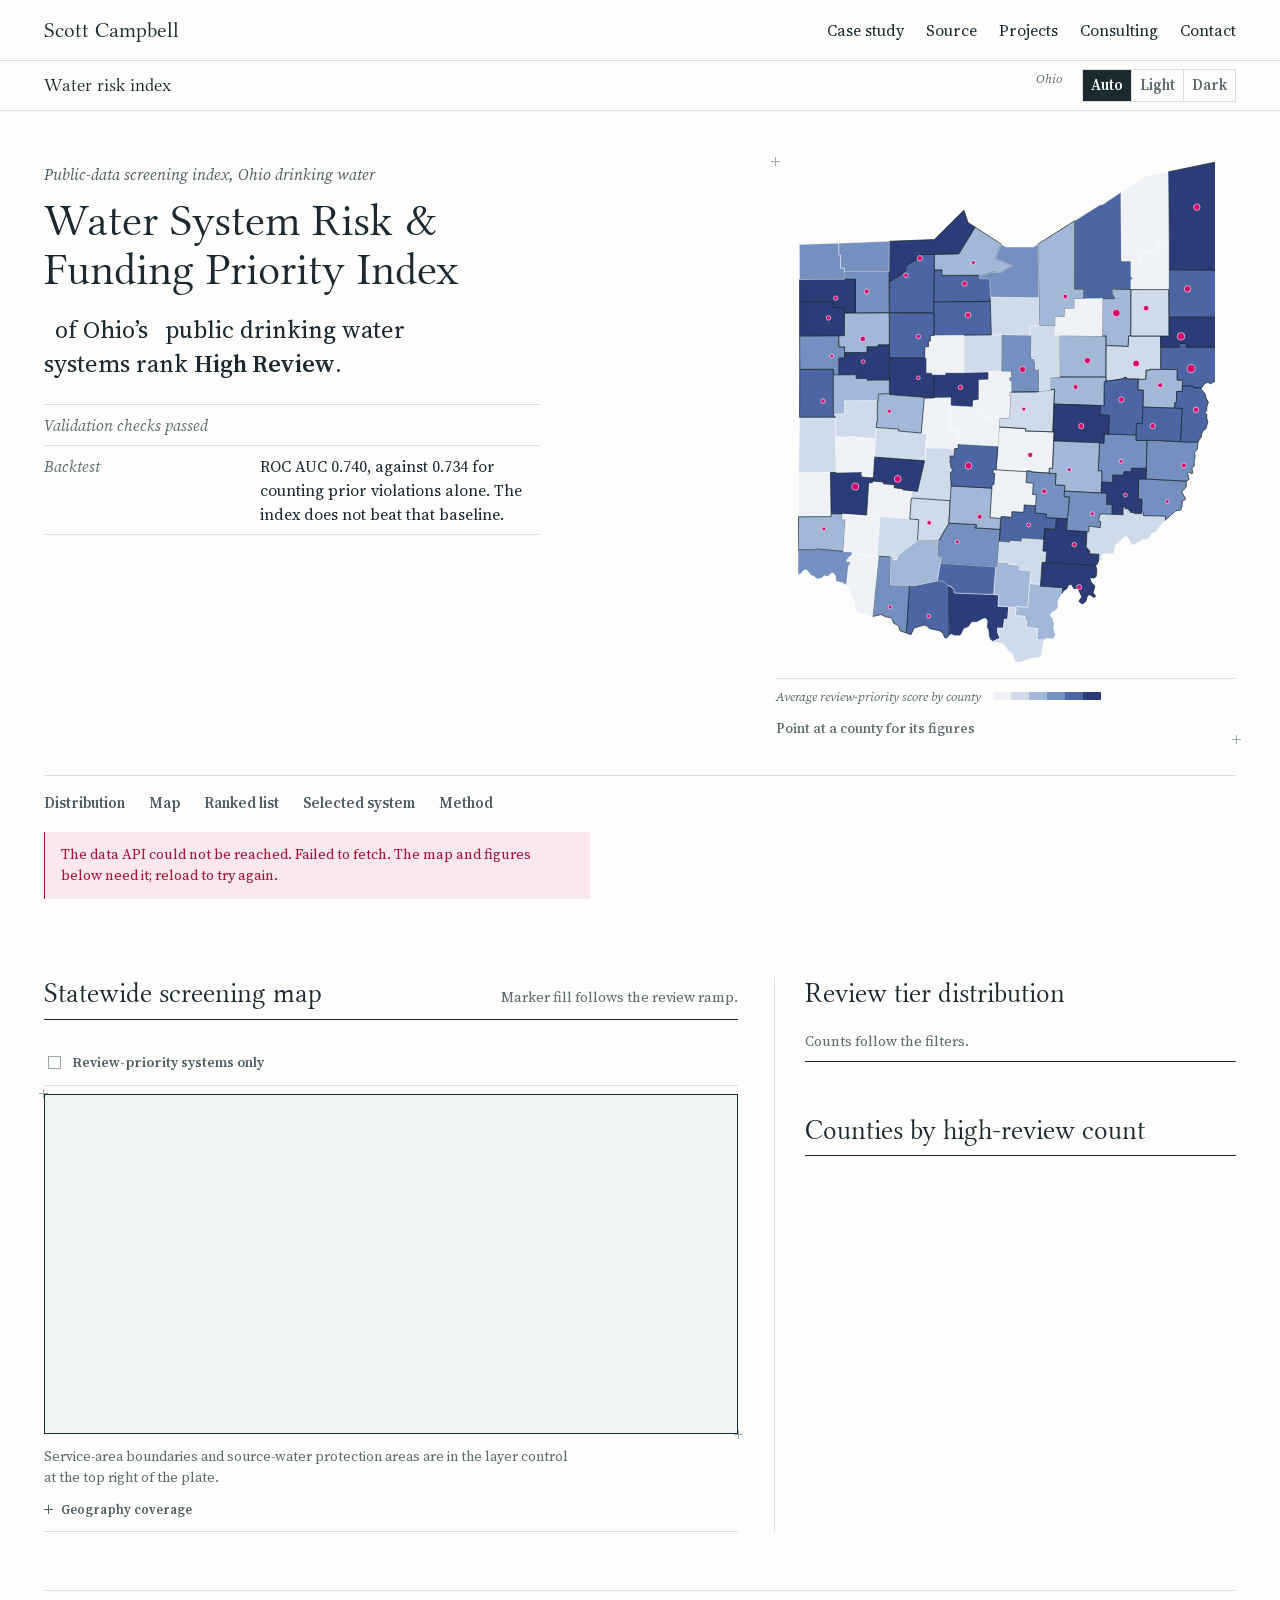
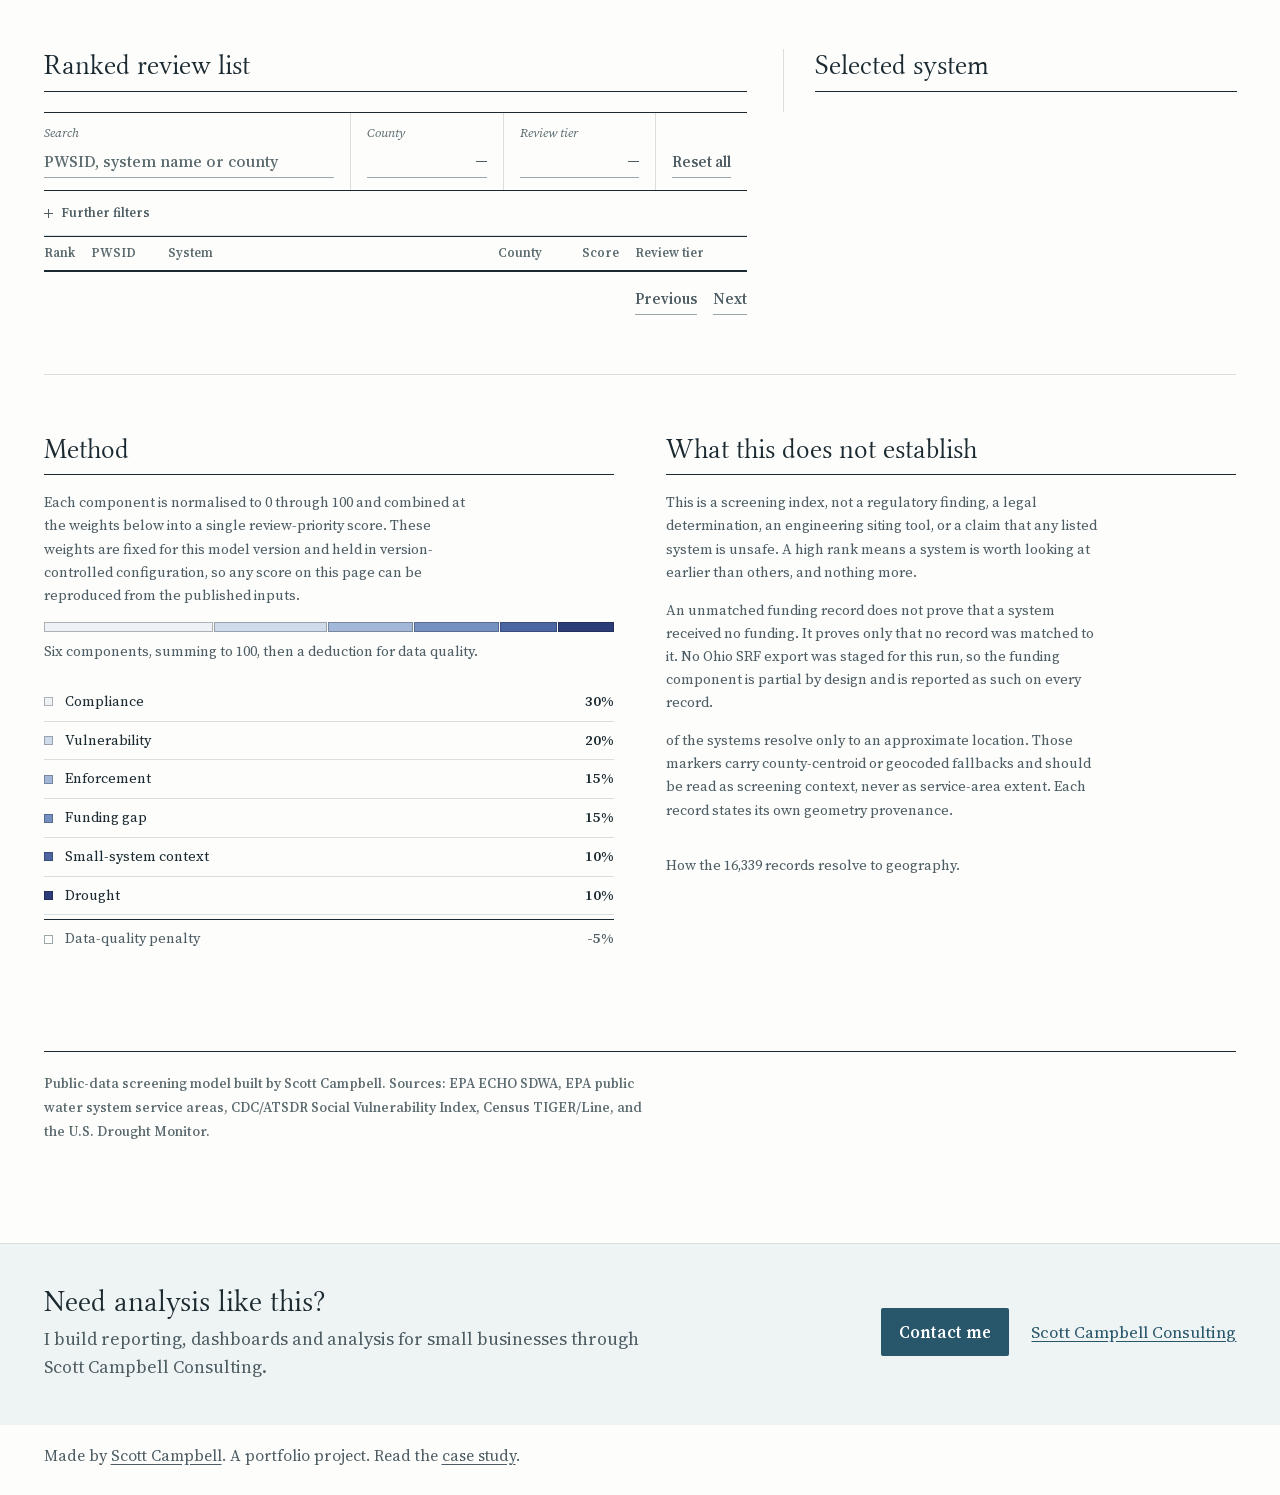
==== commit 23e9f645: "Restyle the demo to match the scottcampbell.io project pages Preprint fonts and colours, the site ba" ====
--- a/web/index.html
+++ b/web/index.html
@@ -5,22 +5,51 @@
     <meta name="viewport" content="width=device-width, initial-scale=1">
     <meta name="theme-color" content="#fbfbf9" media="(prefers-color-scheme: light)">
     <meta name="theme-color" content="#0e1113" media="(prefers-color-scheme: dark)">
-    <meta name="description" content="An explainable public-data screening index that ranks Ohio public drinking water systems for review priority. Every score decomposes into seven weighted components.">
-    <title>Water System Risk &amp; Funding Priority Index</title>
+    <meta name="description" content="An explainable public data screening index that ranks Ohio public drinking water systems for review priority. Every score decomposes into seven weighted components." />
+    <title>Ohio Water System Risk &amp; Funding Priority Index</title>
+    <link rel="canonical" href="https://water-risk.scottcampbell.io/" />
+    <meta property="og:type" content="website" />
+    <meta property="og:site_name" content="Water System Risk &amp; Funding Priority Index" />
+    <meta property="og:title" content="Ohio Water System Risk &amp; Funding Priority Index" />
+    <meta property="og:description" content="An explainable public data screening index that ranks Ohio public drinking water systems for review priority. Every score decomposes into seven weighted components." />
+    <meta property="og:url" content="https://water-risk.scottcampbell.io/" />
+    <meta property="og:image" content="https://water-risk.scottcampbell.io/og-image.png" />
+    <meta property="og:image:width" content="1200" />
+    <meta property="og:image:height" content="630" />
+    <meta property="og:image:alt" content="Map of Ohio counties ranked by public water system review priority" />
+    <meta name="twitter:card" content="summary_large_image" />
+    <meta name="twitter:title" content="Ohio Water System Risk &amp; Funding Priority Index" />
+    <meta name="twitter:description" content="An explainable public data screening index that ranks Ohio public drinking water systems for review priority. Every score decomposes into seven weighted components." />
+    <meta name="twitter:image" content="https://water-risk.scottcampbell.io/og-image.png" />
+    <script type="application/ld+json">{"@context":"https://schema.org","@type":"Dataset","name":"Ohio Water System Risk & Funding Priority Index","url":"https://water-risk.scottcampbell.io/","description":"An explainable screening index that ranks Ohio public drinking water systems for review priority from public data (EPA ECHO SDWA, EPA service areas, CDC/ATSDR SVI, Census TIGER/Line and the U.S. Drought Monitor). Every score decomposes into seven weighted components.","spatialCoverage":{"@type":"Place","name":"Ohio, United States"},"isAccessibleForFree":true,"creator":{"@type":"Person","name":"Scott Campbell","url":"https://scottcampbell.io/"},"subjectOf":{"@type":"CreativeWork","url":"https://scottcampbell.io/projects/water-system-risk-index/"},"sameAs":["https://github.com/scottcampbelldata/water-system-risk-index"]}</script>
     <link rel="preconnect" href="https://water-api.scottcampbell.io" crossorigin>
     <link rel="preconnect" href="https://a.tile.openstreetmap.org">
     <link rel="icon" href="favicon.svg" type="image/svg+xml">
-    <link rel="preload" href="fonts/archivo-latin-var.woff2" as="font" type="font/woff2" crossorigin>
+    <link rel="preload" href="fonts/source-serif-4-text.woff2" as="font" type="font/woff2" crossorigin>
+    <link rel="preload" href="fonts/libertinus-serif-display-latin.woff2" as="font" type="font/woff2" crossorigin>
     <link rel="stylesheet" href="vendor/leaflet/leaflet.css">
-    <link rel="stylesheet" href="styles.css?v=abstract-7">
+    <link rel="stylesheet" href="styles.css?v=preprint-1">
     <script src="theme.js?v=ui-1"></script>
   </head>
   <body>
     <a class="skip-link" href="#ranked-systems">Skip to the ranked list</a>
 
-    <header class="masthead">
+    <header class="pp-bar">
+      <div class="pp-bar-inner">
+        <a class="pp-brand" href="https://scottcampbell.io/">Scott Campbell</a>
+        <nav class="pp-nav" aria-label="Site">
+          <a href="https://scottcampbell.io/projects/water-system-risk-index/">Case study</a>
+          <a class="pp-nav-wide" href="https://github.com/scottcampbelldata/water-system-risk-index">Source</a>
+          <a class="pp-nav-wide" href="https://scottcampbell.io/projects/">Projects</a>
+          <a href="https://scottcampbellconsulting.com/">Consulting</a>
+          <a href="https://scottcampbellconsulting.com/contact/">Contact</a>
+        </nav>
+      </div>
+    </header>
+
+    <div class="masthead">
       <div class="masthead-inner">
-        <h1 class="volume-title" translate="no">Water System Risk &amp; Funding Priority Index</h1>
+        <p class="strip-name" translate="no">Water risk index</p>
         <div class="masthead-meta">
           <p class="edition" id="editionLine">Ohio</p>
           <div class="switch" id="themeControl" role="group" aria-label="Colour theme">
@@ -30,23 +59,28 @@
           </div>
         </div>
       </div>
-    </header>
+    </div>
 
     <main class="app app-shell" id="app">
       <div class="sheet">
 
         <!-- The finding, carried by the state map it describes. -->
         <section class="finding" aria-labelledby="finding-heading">
-          <h2 class="sr-only" id="finding-heading">Principal finding</h2>
-
           <div class="hero">
             <div class="hero-text">
+              <p class="report-kicker">Public-data screening index, Ohio drinking water</p>
+              <h1 class="volume-title" translate="no">Water System Risk &amp; Funding Priority Index</h1>
+              <h2 class="sr-only" id="finding-heading">Principal finding</h2>
               <p class="finding-statement">
                 <b id="metricHigh">&nbsp;</b> of Ohio&rsquo;s <b id="metricTotal">&nbsp;</b>
                 public drinking water systems rank <b>High Review</b>.
               </p>
               <p class="finding-note" id="findingCluster"></p>
               <p class="finding-source" id="sourceNote"></p>
+              <dl class="glance">
+                <div><dt>Validation checks passed</dt><dd class="settles" id="metricValidation">&nbsp;</dd></div>
+                <div><dt>Backtest</dt><dd>ROC AUC 0.740, against 0.734 for counting prior violations alone. The index does not beat that baseline.</dd></div>
+              </dl>
             </div>
 
             <figure class="hero-plate plate">
@@ -60,24 +94,6 @@
             </figure>
           </div>
 
-          <dl class="ledger settles">
-            <div>
-              <dt>Critical review</dt>
-              <dd id="metricCritical">&nbsp;</dd>
-            </div>
-            <div>
-              <dt>Moderate review</dt>
-              <dd id="ledgerModerate">&nbsp;</dd>
-            </div>
-            <div>
-              <dt>Approximate geometry</dt>
-              <dd id="ledgerApprox">&nbsp;</dd>
-            </div>
-            <div>
-              <dt>Validation checks passed</dt>
-              <dd id="metricValidation">&nbsp;</dd>
-            </div>
-          </dl>
         </section>
 
         <nav class="jump" aria-label="Sections of this volume">
@@ -296,8 +312,24 @@
       </div>
     </main>
 
+    <footer>
+      <section class="pp-consult" aria-labelledby="pp-consult-title">
+        <div class="pp-consult-inner">
+          <div>
+            <h2 id="pp-consult-title">Need analysis like this?</h2>
+            <p>I build reporting, dashboards and analysis for small businesses through Scott Campbell Consulting.</p>
+          </div>
+          <div class="pp-actions">
+            <a class="pp-btn" href="https://scottcampbellconsulting.com/contact/">Contact me</a>
+            <a class="pp-link" href="https://scottcampbellconsulting.com/">Scott Campbell Consulting</a>
+          </div>
+        </div>
+      </section>
+      <p class="pp-credit">Made by <a href="https://scottcampbell.io/">Scott Campbell</a>. A portfolio project. Read the <a href="https://scottcampbell.io/projects/water-system-risk-index/">case study</a>.</p>
+    </footer>
+
     <script src="vendor/leaflet/leaflet.js"></script>
     <script src="config.js"></script>
-    <script src="app.js?v=abstract-7"></script>
+    <script src="app.js?v=preprint-1"></script>
   </body>
 </html>
--- a/web/styles.css
+++ b/web/styles.css
@@ -8,52 +8,64 @@
    monotonic in lightness so every tier survives greyscale, and hue enters
    only at the alarm end.
 
-   Type: Archivo variable, one family, width axis 62-125 doing the work a
-   second family would otherwise do.
+   Type: the scottcampbell.io preprint set. Libertinus Serif Display for
+   headings, Source Serif 4 for text and figures, IBM Plex Mono for codes.
    ========================================================================== */
 
+/* Preprint type, shared with scottcampbell.io. Self hosted under the SIL
+   Open Font License (see fonts/). */
 @font-face {
-  font-family: "Archivo";
+  font-family: "Libertinus Serif Display";
+  src: url("fonts/libertinus-serif-display-latin.woff2") format("woff2");
+  font-weight: 400;
   font-style: normal;
-  font-weight: 100 900;
-  font-stretch: 62% 125%;
   font-display: swap;
-  src: url("fonts/archivo-latin-var.woff2") format("woff2");
-  unicode-range: U+0000-00FF, U+0131, U+0152-0153, U+02BB-02BC, U+02C6,
-    U+02DA, U+02DC, U+0304, U+0308, U+0329, U+2000-206F, U+20AC, U+2122,
-    U+2191, U+2193, U+2212, U+2215, U+FEFF, U+FFFD;
-}
-
+}
 @font-face {
-  font-family: "Archivo";
+  font-family: "Source Serif 4";
+  src: url("fonts/source-serif-4-text.woff2") format("woff2");
+  font-weight: 200 900;
   font-style: normal;
-  font-weight: 100 900;
-  font-stretch: 62% 125%;
   font-display: swap;
-  src: url("fonts/archivo-latin-ext-var.woff2") format("woff2");
-  unicode-range: U+0100-02BA, U+02BD-02C5, U+02C7-02CC, U+02CE-02D7,
-    U+02DD-02FF, U+0304, U+0308, U+0329, U+1D00-1DBF, U+1E00-1E9F,
-    U+1EF2-1EFF, U+2020, U+20A0-20AB, U+20AD-20C0, U+2113, U+2C60-2C7F,
-    U+A720-A7FF;
+}
+@font-face {
+  font-family: "Source Serif 4";
+  src: url("fonts/source-serif-4-text-italic.woff2") format("woff2");
+  font-weight: 200 900;
+  font-style: italic;
+  font-display: swap;
+}
+@font-face {
+  font-family: "Plex Mono";
+  src: url("fonts/plex-mono-400.woff2") format("woff2");
+  font-weight: 400;
+  font-style: normal;
+  font-display: swap;
 }
 
 /* ------------------------------------------------------------------ tokens */
 
 :root {
+  --font-display: "Libertinus Serif Display", "Source Serif 4", Georgia, serif;
+  --font-sans: "Source Serif 4", Georgia, "Times New Roman", serif;
+  --font-mono: "Plex Mono", ui-monospace, SFMono-Regular, Menlo, monospace;
+  --pp-accent: #28566b;
+  --pp-accent-strong: #1e4759;
+
   /* Stock. Cool near-white. Deliberately on the blue side of neutral so it sits
      with the map ramp and cannot be read as cream. */
-  --paper: #f7f8fa;
-  --paper-tint-a: #ffffff;
-  --paper-tint-b: #eef2f7;
-  --field: #e9edf2;
+  --paper: #fdfdfc;
+  --paper-tint-a: #fdfdfc;
+  --paper-tint-b: #fdfdfc;
+  --field: #eef3f4;
 
   /* Ink is never pure black. */
-  --ink: #0c0d10;
-  --ink-2: #3f434a;
-  --ink-3: #676c75;
-
-  --rule: #d7dce3;
-  --rule-strong: #9ba3ae;
+  --ink: #1b2a30;
+  --ink-2: #4d5d63;
+  --ink-3: #5c6b70;
+
+  --rule: #d9dfe0;
+  --rule-strong: #9aa7ab;
 
   /* The review ramp drives the map, the legend and the index bars. Ordinality
      is NOT carried here: the tier mark's notch count carries it, in ink, so the
@@ -80,8 +92,7 @@
   --ov-swatch-edge: rgba(12, 12, 11, 0.28);
 
   /* Choropleth ramp: pure neutral, low score to high. Score reads as ink
-     density, the way the rest of the sheet works. No warm cast, because
-     cream-to-clay is the documented AI-default family. */
+     density, the way the rest of the sheet works. No warm cast. */
   --c1: #eef2f7;
   --c2: #cfdbeb;
   --c3: #a3b8d8;
@@ -96,13 +107,13 @@
 
   /* ---- Type scale. Seven text steps plus four heading roles; nothing
          renders between them. ------------------------------------------- */
-  --t-micro: 11.5px;    /* column heads, running labels */
-  --t-caption: 12.5px;  /* captions, source notes */
-  --t-dense: 13.5px;    /* table rows, evidence rows */
-  --t-body: 15px;       /* body copy */
+  --t-micro: 13px;    /* column heads, running labels */
+  --t-caption: 14px;  /* captions, source notes */
+  --t-dense: 14.5px;    /* table rows, evidence rows */
+  --t-body: 16.5px;       /* body copy */
   --t-control: 16px;    /* form controls; the iOS zoom floor, do not lower */
-  --t-lead: 17px;       /* fact values */
-  --t-figure: 19px;     /* ledger figures */
+  --t-lead: 18px;       /* fact values */
+  --t-figure: 21px;     /* ledger figures */
 
   --t-h3: clamp(1.25rem, 2.4vw, 1.75rem);
   --t-h2: clamp(1.15rem, 2vw, 1.5rem);
@@ -111,21 +122,21 @@
   /* ---- Weight, width and tracking. The width axis does real work here, so
          it gets a scale rather than ad hoc percentages. ------------------ */
   --w-medium: 540;
-  --w-semi: 640;
-  --w-bold: 720;
-  --w-heading: 770;
-  --w-display: 830;
+  --w-semi: 600;
+  --w-bold: 600;
+  --w-heading: 600;
+  --w-display: 600;
 
   --wd-condensed: 80%;
   --wd-narrow: 94%;
   --wd-wide: 108%;
   --wd-display: 116%;
 
-  --ls-label: 0.12em;
+  --ls-label: 0;
   --ls-code: 0.02em;
-  --ls-tight: -0.014em;
-  --ls-tighter: -0.022em;
-  --ls-display: -0.032em;
+  --ls-tight: 0;
+  --ls-tighter: 0;
+  --ls-display: 0;
 
   /* ---- Spacing. Base 4, widening as it grows. -------------------------- */
   --s-1: 4px;
@@ -147,17 +158,17 @@
 
 @media (prefers-color-scheme: dark) {
   :root:not([data-theme="light"]) {
-    --paper: #0e1113;
-    --paper-tint-a: #141a1f;
-    --paper-tint-b: #0c1116;
-    --field: #1a1f21;
-
-    --ink: #e7ebf1;
-    --ink-2: #a4abb5;
-    --ink-3: #79808a;
-
-    --rule: #262c34;
-    --rule-strong: #464e59;
+    --paper: #13191b;
+    --paper-tint-a: #13191b;
+    --paper-tint-b: #13191b;
+    --field: #1b2427;
+
+    --ink: #e6ecee;
+    --ink-2: #b4c0c4;
+    --ink-3: #93a1a6;
+
+    --rule: #2c3a3f;
+    --rule-strong: #4c5d63;
 
     /* On dark stock the ramp climbs into light rather than into ink. */
     --tier-lower: #29354a;
@@ -195,17 +206,17 @@
 }
 
 :root[data-theme="dark"] {
-  --paper: #0e1113;
-  --paper-tint-a: #141a1f;
-  --paper-tint-b: #0c1116;
-  --field: #1a1f21;
-
-  --ink: #e7ebf1;
-  --ink-2: #a4abb5;
-  --ink-3: #79808a;
-
-  --rule: #262c34;
-  --rule-strong: #464e59;
+  --paper: #13191b;
+  --paper-tint-a: #13191b;
+  --paper-tint-b: #13191b;
+  --field: #1b2427;
+
+  --ink: #e6ecee;
+  --ink-2: #b4c0c4;
+  --ink-3: #93a1a6;
+
+  --rule: #2c3a3f;
+  --rule-strong: #4c5d63;
 
   --tier-lower: #29354a;
   --tier-monitor: #3f5878;
@@ -283,7 +294,7 @@
     radial-gradient(120% 90% at 100% 100%, var(--paper-tint-b) 0%, transparent 60%);
   background-attachment: fixed;
   color: var(--ink);
-  font-family: "Archivo", ui-sans-serif, system-ui, "Segoe UI", sans-serif;
+  font-family: var(--font-sans);
   font-size: var(--t-body);
   font-variant-numeric: tabular-nums lining-nums;
   font-feature-settings: "tnum" 1, "lnum" 1;
@@ -383,7 +394,7 @@
   font-stretch: var(--wd-condensed);
   font-weight: var(--w-semi);
   letter-spacing: var(--ls-label);
-  text-transform: uppercase;
+  text-transform: none;
   color: var(--ink-3);
   line-height: 1.3;
 }
@@ -417,7 +428,7 @@
   font-stretch: var(--wd-condensed);
   font-weight: var(--w-semi);
   letter-spacing: var(--ls-label);
-  text-transform: uppercase;
+  text-transform: none;
   font-size: var(--t-micro);
   text-decoration: none;
 }
@@ -489,7 +500,7 @@
   font-stretch: var(--wd-condensed);
   font-weight: var(--w-bold);
   letter-spacing: var(--ls-label);
-  text-transform: uppercase;
+  text-transform: none;
   line-height: 1.2;
 }
 
@@ -505,7 +516,7 @@
   font-stretch: var(--wd-condensed);
   font-weight: var(--w-semi);
   letter-spacing: var(--ls-label);
-  text-transform: uppercase;
+  text-transform: none;
   color: var(--ink-3);
   white-space: nowrap;
 }
@@ -526,7 +537,7 @@
   font-stretch: var(--wd-condensed);
   font-weight: var(--w-semi);
   letter-spacing: var(--ls-label);
-  text-transform: uppercase;
+  text-transform: none;
   color: var(--ink-3);
   cursor: pointer;
 }
@@ -555,7 +566,7 @@
   font-stretch: var(--wd-condensed);
   font-weight: var(--w-semi);
   letter-spacing: var(--ls-label);
-  text-transform: uppercase;
+  text-transform: none;
   color: var(--ink-2);
   cursor: pointer;
 }
@@ -598,6 +609,11 @@
   min-width: 0;
 }
 
+/* Reserve the map's space before app.js draws it, so the page does not jump. */
+#heroMap {
+  min-height: min(56vh, 500px);
+}
+
 #heroMap svg {
   display: block;
   height: min(56vh, 500px);
@@ -644,7 +660,7 @@
   font-stretch: var(--wd-condensed);
   font-weight: var(--w-semi);
   letter-spacing: var(--ls-label);
-  text-transform: uppercase;
+  text-transform: none;
   color: var(--ink-3);
 }
 
@@ -942,6 +958,7 @@
 
 .filters-more {
   justify-content: flex-end;
+  align-items: flex-start;
 }
 
 /* ------------------------------------------------------------ disclosures */
@@ -961,7 +978,7 @@
   font-stretch: var(--wd-condensed);
   font-weight: var(--w-semi);
   letter-spacing: var(--ls-label);
-  text-transform: uppercase;
+  text-transform: none;
   color: var(--ink-2);
 }
 
@@ -1302,7 +1319,7 @@
   font-stretch: var(--wd-condensed);
   font-weight: var(--w-semi);
   letter-spacing: var(--ls-label);
-  text-transform: uppercase;
+  text-transform: none;
   color: var(--ink-3);
 }
 
@@ -1474,7 +1491,7 @@
   font-stretch: var(--wd-condensed);
   font-weight: var(--w-semi);
   letter-spacing: var(--ls-label);
-  text-transform: uppercase;
+  text-transform: none;
   color: var(--ink-3);
 }
 
@@ -1537,8 +1554,25 @@
 /* The trace: a component's contribution is drawn against its own weight, so
    a score can be read back to what produced it. */
 .component-grid {
-  margin-top: var(--s-6);
+  border-top: 0;
+}
+
+.record-section {
+  border-bottom: 0;
   border-top: var(--hair) solid var(--ink);
+}
+
+.record-section > summary {
+  color: var(--ink-2);
+}
+
+.record-section[open] > summary {
+  color: var(--ink-3);
+}
+
+.record-section .disclosure-body {
+  padding-top: 0;
+  padding-bottom: var(--s-4);
 }
 
 .component-row .bar-fill {
@@ -1554,18 +1588,7 @@
 }
 
 .evidence {
-  margin-top: var(--s-6);
-  border-top: var(--hair) solid var(--ink);
-}
-
-.evidence h4 {
-  margin: var(--s-3) 0 var(--s-2);
-  font-size: var(--t-micro);
-  font-stretch: var(--wd-condensed);
-  font-weight: var(--w-semi);
-  letter-spacing: var(--ls-label);
-  text-transform: uppercase;
-  color: var(--ink-3);
+  border-top: 0;
 }
 
 .evidence-row {
@@ -1749,7 +1772,7 @@
   font-stretch: var(--wd-condensed);
   font-weight: var(--w-semi);
   letter-spacing: var(--ls-label);
-  text-transform: uppercase;
+  text-transform: none;
   color: var(--ink-2);
   text-decoration: none;
   border-bottom: var(--hair) solid transparent;
@@ -1825,6 +1848,12 @@
 
   .survey-grid {
     align-items: start;
+  }
+
+  #heroMap {
+    min-height: 0;
+    aspect-ratio: 620 / 742;
+    max-height: 62vh;
   }
 
   #heroMap svg {
@@ -1885,6 +1914,73 @@
 }
 
 @media (max-width: 640px) {
+  /* Six columns need 594px and the viewport is 343, so the table was scrolling
+     sideways inside a page that already scrolls down. PWSID and county are
+     lookup detail and both appear on the record; the tier label is folded to
+     its notches, which already carry the ranking. */
+  table :is(th, td):nth-child(2),
+  table :is(th, td):nth-child(4) {
+    display: none;
+  }
+
+  /* Clipped rather than display:none, so the tier still reaches a screen reader. */
+  tbody .tier-name {
+    position: absolute;
+    width: 1px;
+    height: 1px;
+    overflow: hidden;
+    clip: rect(0, 0, 0, 0);
+    white-space: nowrap;
+  }
+
+  /* A nowrap header cannot shrink below its own text, so "Review tier" was
+     holding 94px for a 41px mark. Let heads wrap on a phone. */
+  thead th {
+    white-space: normal;
+    line-height: 1.2;
+  }
+
+  /* Fixed layout is what actually forces the name to truncate. Under auto
+     layout the column sizes to its content, so a long system name pushed the
+     table wider than the phone however tight the other columns got. */
+  .table-wrap table {
+    table-layout: fixed;
+  }
+
+  thead th:nth-child(1) { width: 38px; }
+  thead th:nth-child(5) { width: 54px; }
+  thead th:nth-child(6) { width: 48px; }
+
+  tbody td,
+  thead th,
+  tbody td.num,
+  thead th:nth-child(5) {
+    padding-right: var(--s-2);
+  }
+
+  /* Rank is right-aligned and butts straight into the name, so it keeps a wider
+     gutter than the rest. */
+  tbody td.rank,
+  thead th:nth-child(1) {
+    padding-right: var(--s-3);
+  }
+
+  tbody td:nth-child(3),
+  .system-link {
+    max-width: none;
+  }
+
+  .table-wrap {
+    max-height: min(70vh, 520px);
+  }
+
+  /* The sticky bar was taking 98px of an 844px viewport. */
+  .masthead-inner {
+    padding-top: var(--s-2);
+    padding-bottom: var(--s-2);
+    gap: var(--s-1) var(--s-3);
+  }
+
   body {
     font-size: var(--t-body);
   }
@@ -1990,3 +2086,284 @@
     position: static;
   }
 }
+
+/* --------------------------------------------- scottcampbell.io preprint */
+
+:root {
+  --font-display: "Libertinus Serif Display", "Source Serif 4", Georgia, serif;
+  --font-sans: "Source Serif 4", Georgia, "Times New Roman", serif;
+  --font-mono: "Plex Mono", ui-monospace, SFMono-Regular, Menlo, monospace;
+  --pp-paper: #fdfdfc;
+  --pp-ink: #1b2a30;
+  --pp-sec: #4d5d63;
+  --pp-rule: #d9dfe0;
+  --pp-accent: #28566b;
+  --pp-accent-strong: #1e4759;
+  --pp-tint: #eef3f4;
+  --pp-panel: #ffffff;
+}
+
+/* Site bar: the same masthead as scottcampbell.io, with the project name. */
+.pp-bar {
+  border-bottom: 1px solid var(--pp-rule);
+  background: var(--pp-paper);
+  font-family: var(--font-sans);
+}
+.pp-bar-inner {
+  max-width: 1120px;
+  margin: 0 auto;
+  padding: 0 24px;
+  min-height: 60px;
+  display: flex;
+  flex-wrap: wrap;
+  align-items: center;
+  justify-content: space-between;
+  gap: 6px 24px;
+}
+.pp-brand {
+  font-family: var(--font-display);
+  font-size: 22px;
+  line-height: 1.2;
+  color: var(--pp-ink);
+  text-decoration: none;
+}
+.pp-brand:hover { color: var(--pp-accent); }
+.pp-nav {
+  display: flex;
+  flex-wrap: wrap;
+  gap: 4px 22px;
+  font-size: 16px;
+}
+.pp-nav a {
+  color: var(--pp-ink);
+  text-decoration: none;
+  padding: 10px 0;
+}
+.pp-nav a:hover { color: var(--pp-accent); text-decoration: underline; text-underline-offset: 3px; }
+@media (max-width: 600px) {
+  .pp-bar-inner { padding: 4px 20px; }
+  .pp-nav { gap: 0 18px; }
+  .pp-nav .pp-nav-wide { display: none; }
+}
+
+/* Consulting band and credit, as on the project pages. */
+.pp-consult {
+  background: var(--pp-tint);
+  border-top: 1px solid var(--pp-rule);
+  margin-top: 56px;
+  font-family: var(--font-sans);
+  color: var(--pp-ink);
+}
+.pp-consult-inner {
+  max-width: 1120px;
+  margin: 0 auto;
+  padding: 40px 24px 44px;
+  display: flex;
+  flex-wrap: wrap;
+  align-items: center;
+  justify-content: space-between;
+  gap: 18px 40px;
+}
+.pp-consult h2 {
+  font-family: var(--font-display);
+  font-weight: 400;
+  font-size: 30px;
+  line-height: 1.15;
+  margin: 0 0 6px;
+  color: var(--pp-ink);
+}
+.pp-consult p {
+  margin: 0;
+  max-width: 620px;
+  font-size: 18px;
+  line-height: 1.55;
+  color: var(--pp-sec);
+}
+.pp-actions { display: flex; flex-wrap: wrap; align-items: center; gap: 12px 22px; font-size: 17px; }
+.pp-btn {
+  display: inline-flex;
+  align-items: center;
+  min-height: 48px;
+  padding: 0 18px;
+  border-radius: 2px;
+  background: var(--pp-accent);
+  color: #fff;
+  text-decoration: none;
+  font-weight: 600;
+}
+.pp-btn:hover { background: var(--pp-accent-strong); }
+.pp-link { color: var(--pp-accent); text-decoration: underline; text-underline-offset: 3px; padding: 12px 0; }
+.pp-link:hover { color: var(--pp-accent-strong); }
+.pp-credit {
+  max-width: 1120px;
+  margin: 0 auto;
+  padding: 18px 24px 28px;
+  font-family: var(--font-sans);
+  font-size: 16px;
+  line-height: 1.5;
+  color: var(--pp-sec);
+}
+.pp-credit a { color: var(--pp-sec); text-decoration: underline; text-underline-offset: 3px; }
+.pp-credit a:hover { color: var(--pp-accent); }
+
+@media (prefers-color-scheme: dark) {
+  :root:not([data-theme="light"]) {
+    --pp-paper: #13191b;
+    --pp-ink: #e6ecee;
+    --pp-sec: #a6b4b9;
+    --pp-rule: #2b3539;
+    --pp-accent: #8cc1d6;
+    --pp-accent-strong: #b1d6e4;
+    --pp-tint: #1a2326;
+    --pp-panel: #182023;
+  }
+}
+[data-theme="dark"] {
+  --pp-paper: #13191b;
+  --pp-ink: #e6ecee;
+  --pp-sec: #a6b4b9;
+  --pp-rule: #2b3539;
+  --pp-accent: #8cc1d6;
+  --pp-accent-strong: #b1d6e4;
+  --pp-tint: #1a2326;
+  --pp-panel: #182023;
+}
+[data-theme="dark"] .pp-btn, [data-theme="dark"] .pp-btn:hover { color: #0f1517; }
+@media (prefers-color-scheme: dark) {
+  :root:not([data-theme="light"]) .pp-btn { color: #0f1517; }
+}
+
+
+/* Report band: the project-page opening. Title, the finding as a lead, and a
+   short glance list, with the county plate as the aside. */
+.finding {
+  padding: clamp(30px, 4vw, 52px) 0 clamp(26px, 3vw, 36px);
+}
+@media (min-width: 901px) {
+  .hero {
+    grid-template-columns: minmax(0, 1fr) minmax(300px, 460px);
+    align-items: start;
+  }
+}
+.report-kicker {
+  margin: 0 0 10px;
+  font-style: italic;
+  font-size: 16px;
+  color: var(--ink-2);
+}
+.volume-title {
+  margin: 0 0 18px;
+  font-family: var(--font-display);
+  font-weight: 400;
+  font-size: clamp(34px, 3.6vw, 46px);
+  line-height: 1.08;
+  letter-spacing: 0;
+  text-transform: none;
+  color: var(--ink);
+  text-wrap: balance;
+}
+.finding-statement {
+  font-family: var(--font-sans);
+  font-size: clamp(21px, 1.9vw, 25px);
+  font-weight: 400;
+  line-height: 1.38;
+  letter-spacing: 0;
+  max-width: 34ch;
+}
+.finding-statement b {
+  font-weight: 600;
+}
+.finding-note {
+  margin-top: var(--s-4);
+  font-size: 18px;
+}
+.finding-source {
+  font-size: var(--t-caption);
+  font-weight: 400;
+}
+.glance {
+  margin: var(--s-6) 0 0;
+  max-width: 62ch;
+  border-top: var(--hair) solid var(--rule);
+}
+.glance > div {
+  display: grid;
+  grid-template-columns: 200px minmax(0, 1fr);
+  gap: var(--s-4);
+  padding: var(--s-2) 0;
+  border-bottom: var(--hair) solid var(--rule);
+}
+.glance dt {
+  font-style: italic;
+  color: var(--ink-3);
+  font-size: 16px;
+}
+.glance dd {
+  margin: 0;
+  font-size: 16px;
+  color: var(--ink);
+}
+@media (max-width: 600px) {
+  .glance { display: none; }
+}
+
+/* Slim project strip under the site bar: project name, run, theme. */
+.masthead {
+  border-bottom: var(--hair) solid var(--rule);
+}
+.masthead-inner {
+  padding-top: 8px;
+  padding-bottom: 8px;
+  align-items: center;
+}
+.strip-name {
+  margin: 0;
+  font-family: var(--font-display);
+  font-size: 19px;
+  line-height: 1.2;
+}
+.pp-bar-inner {
+  max-width: 1320px;
+  padding-left: clamp(16px, 3.4vw, 44px);
+  padding-right: clamp(16px, 3.4vw, 44px);
+}
+.pp-consult-inner,
+.pp-credit {
+  max-width: 1320px;
+  padding-left: clamp(16px, 3.4vw, 44px);
+  padding-right: clamp(16px, 3.4vw, 44px);
+}
+
+/* Headings in the display face; labels as italic notes, not tracked caps. */
+.section-head h2,
+.notes h2 {
+  font-family: var(--font-display);
+  font-weight: 400;
+  font-size: clamp(24px, 2.2vw, 28px);
+  line-height: 1.2;
+}
+.label,
+.filters > label > span,
+.metric-label,
+.fact > span,
+.evidence-row > span,
+.bar-row > span,
+.component-row > span,
+.hero-caption-label,
+.edition {
+  font-style: italic;
+  font-weight: 400;
+}
+thead th {
+  font-weight: 600;
+  font-style: normal;
+}
+.code {
+  font-family: var(--font-mono);
+  font-size: 0.92em;
+}
+.jump a,
+.switch button,
+.text-button {
+  font-size: 15px;
+}
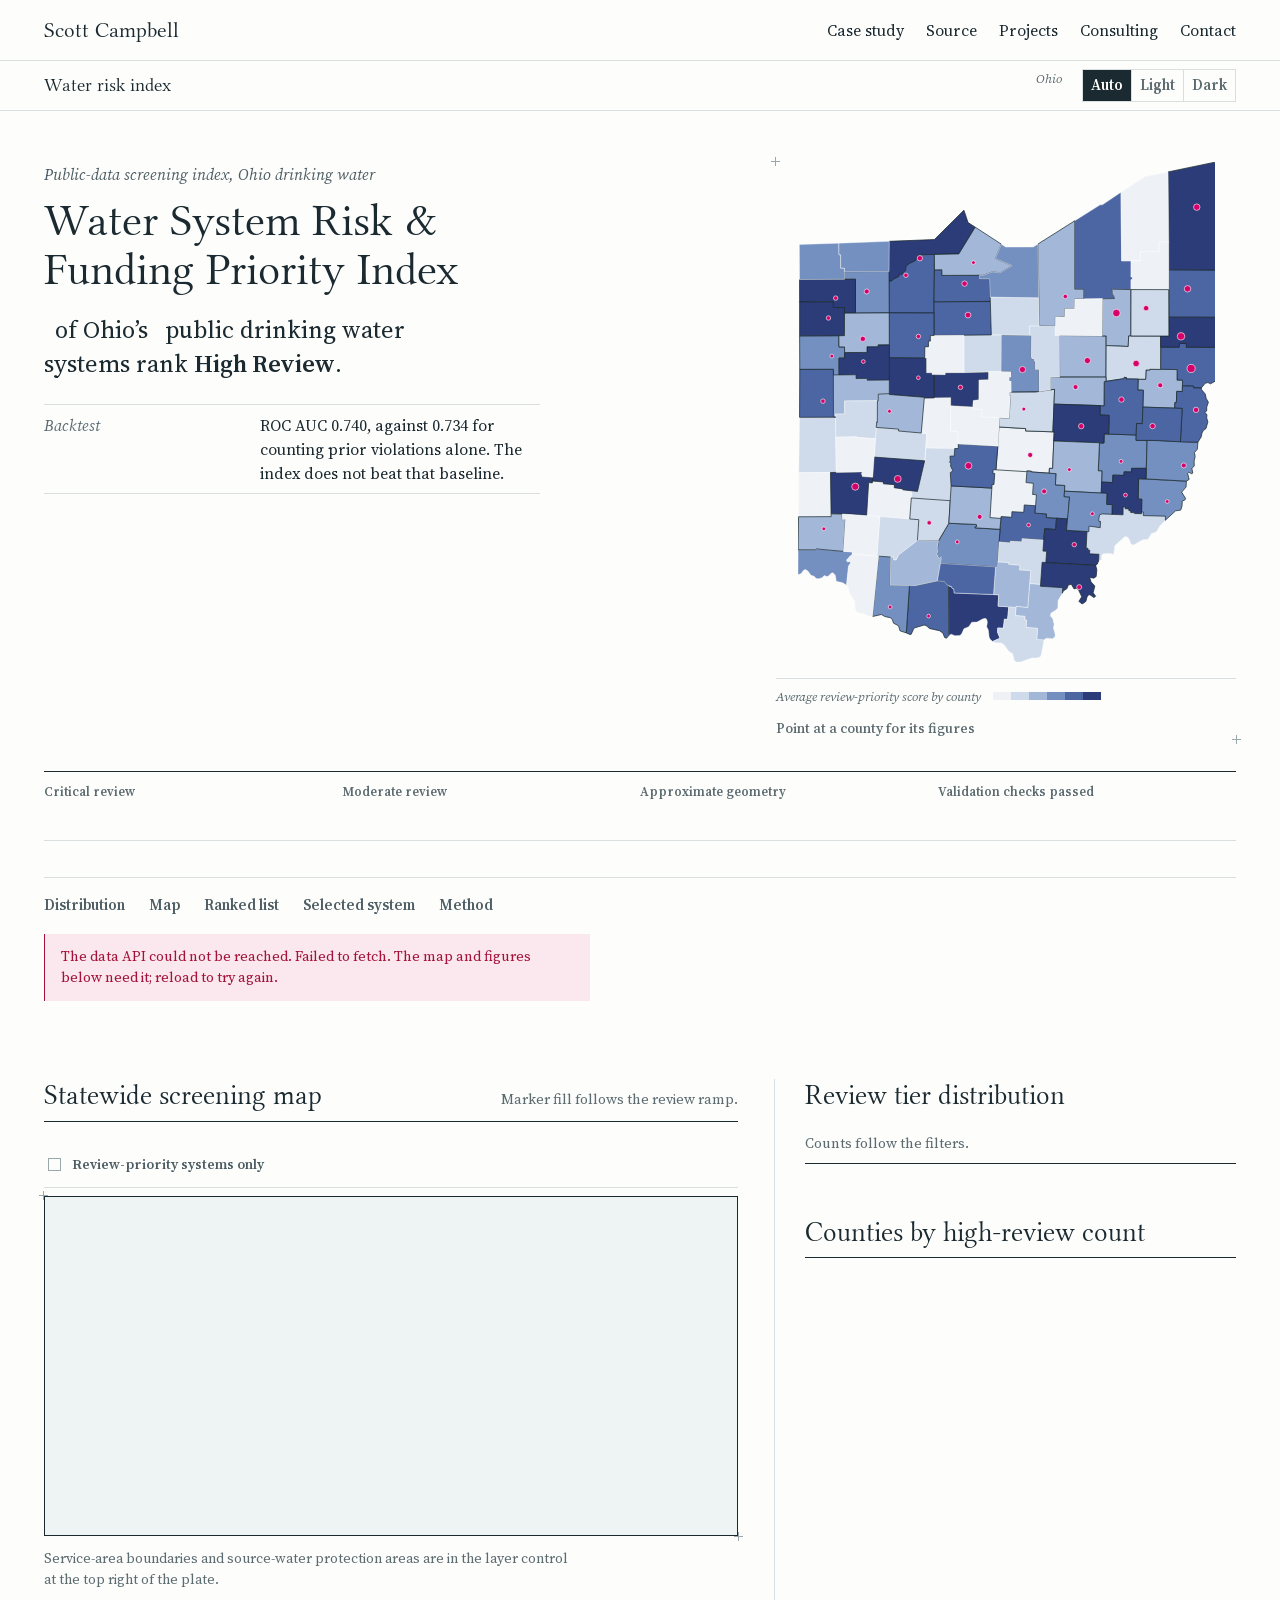
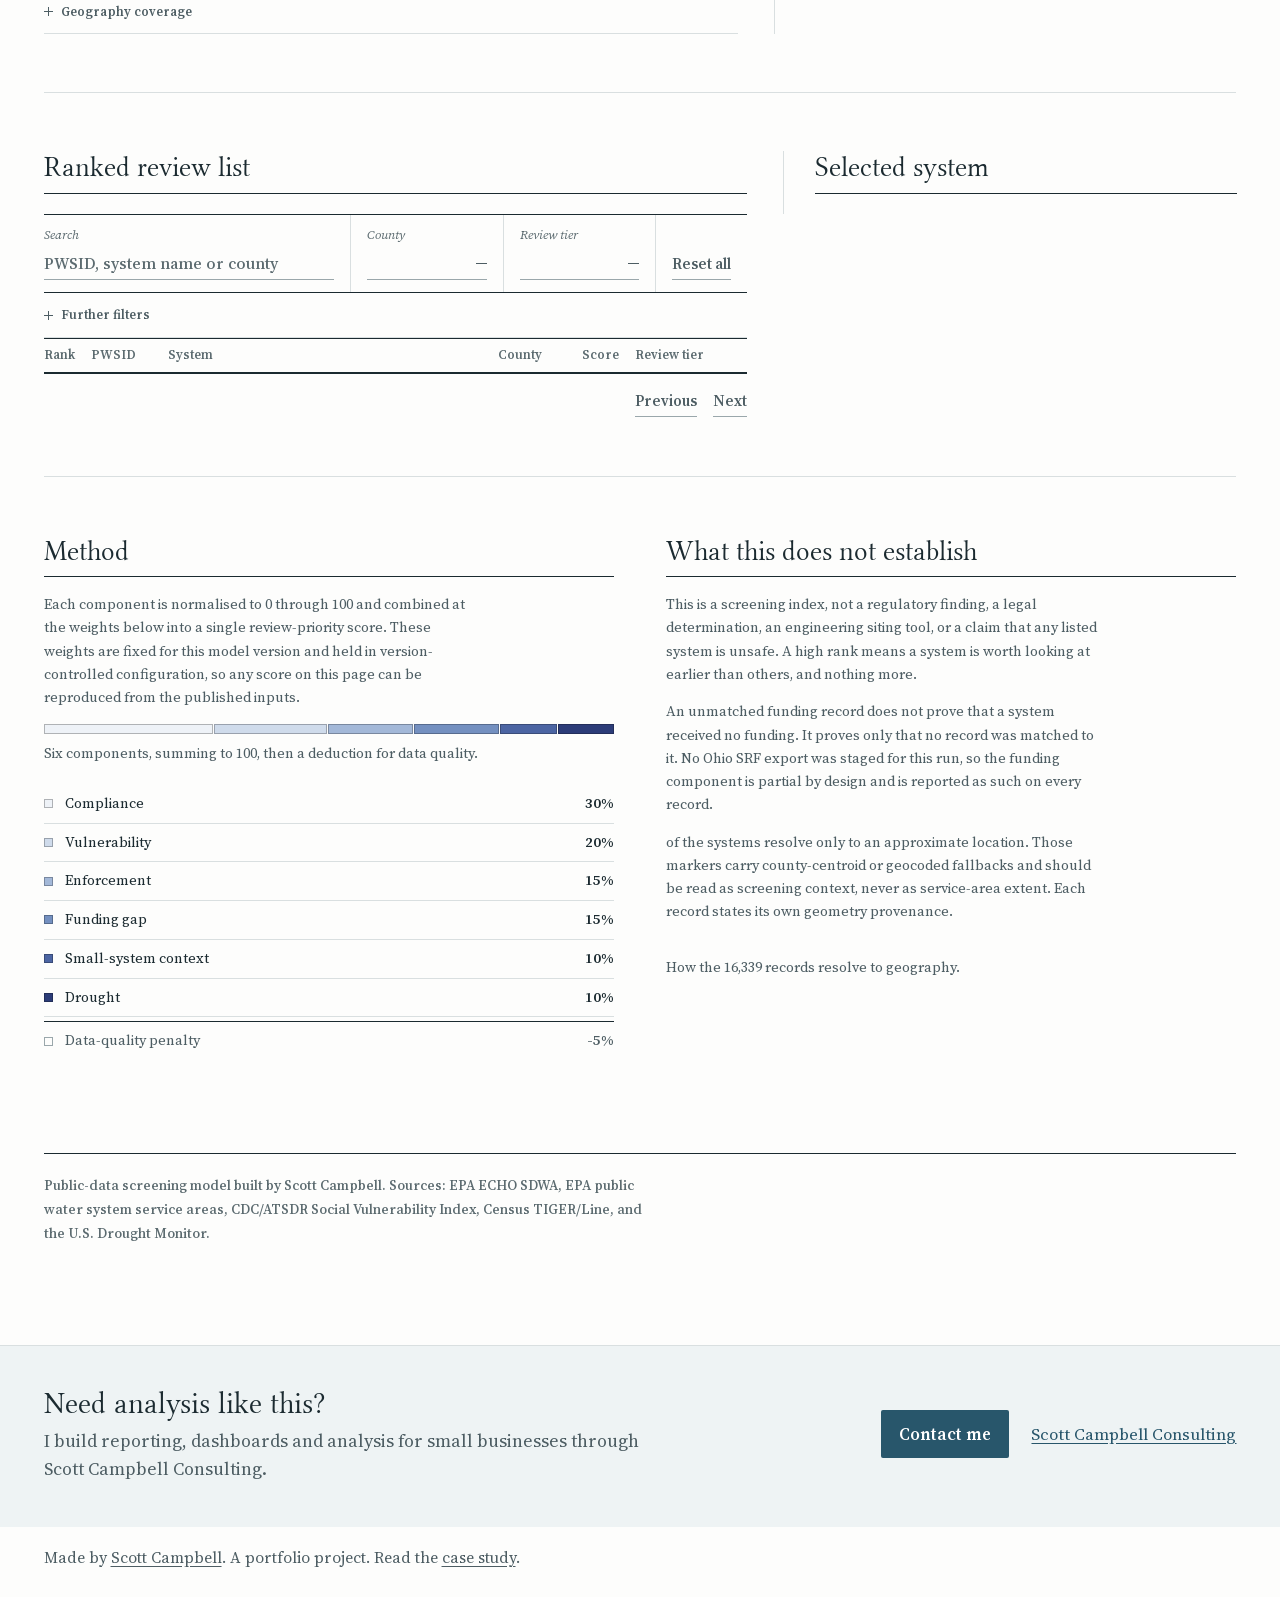
==== commit 137cf55f: "Bring back the hero ledger strip Restores the Critical review, Moderate review, Approximate geometry" ====
--- a/web/index.html
+++ b/web/index.html
@@ -78,7 +78,6 @@
               <p class="finding-note" id="findingCluster"></p>
               <p class="finding-source" id="sourceNote"></p>
               <dl class="glance">
-                <div><dt>Validation checks passed</dt><dd class="settles" id="metricValidation">&nbsp;</dd></div>
                 <div><dt>Backtest</dt><dd>ROC AUC 0.740, against 0.734 for counting prior violations alone. The index does not beat that baseline.</dd></div>
               </dl>
             </div>
@@ -94,6 +93,24 @@
             </figure>
           </div>
 
+          <dl class="ledger settles">
+            <div>
+              <dt>Critical review</dt>
+              <dd id="metricCritical">&nbsp;</dd>
+            </div>
+            <div>
+              <dt>Moderate review</dt>
+              <dd id="ledgerModerate">&nbsp;</dd>
+            </div>
+            <div>
+              <dt>Approximate geometry</dt>
+              <dd id="ledgerApprox">&nbsp;</dd>
+            </div>
+            <div>
+              <dt>Validation checks passed</dt>
+              <dd id="metricValidation">&nbsp;</dd>
+            </div>
+          </dl>
         </section>
 
         <nav class="jump" aria-label="Sections of this volume">
--- a/web/styles.css
+++ b/web/styles.css
@@ -2305,6 +2305,7 @@
 }
 @media (max-width: 600px) {
   .glance { display: none; }
+  .volume-title { font-size: 40px; line-height: 1.06; }
 }
 
 /* Slim project strip under the site bar: project name, run, theme. */
